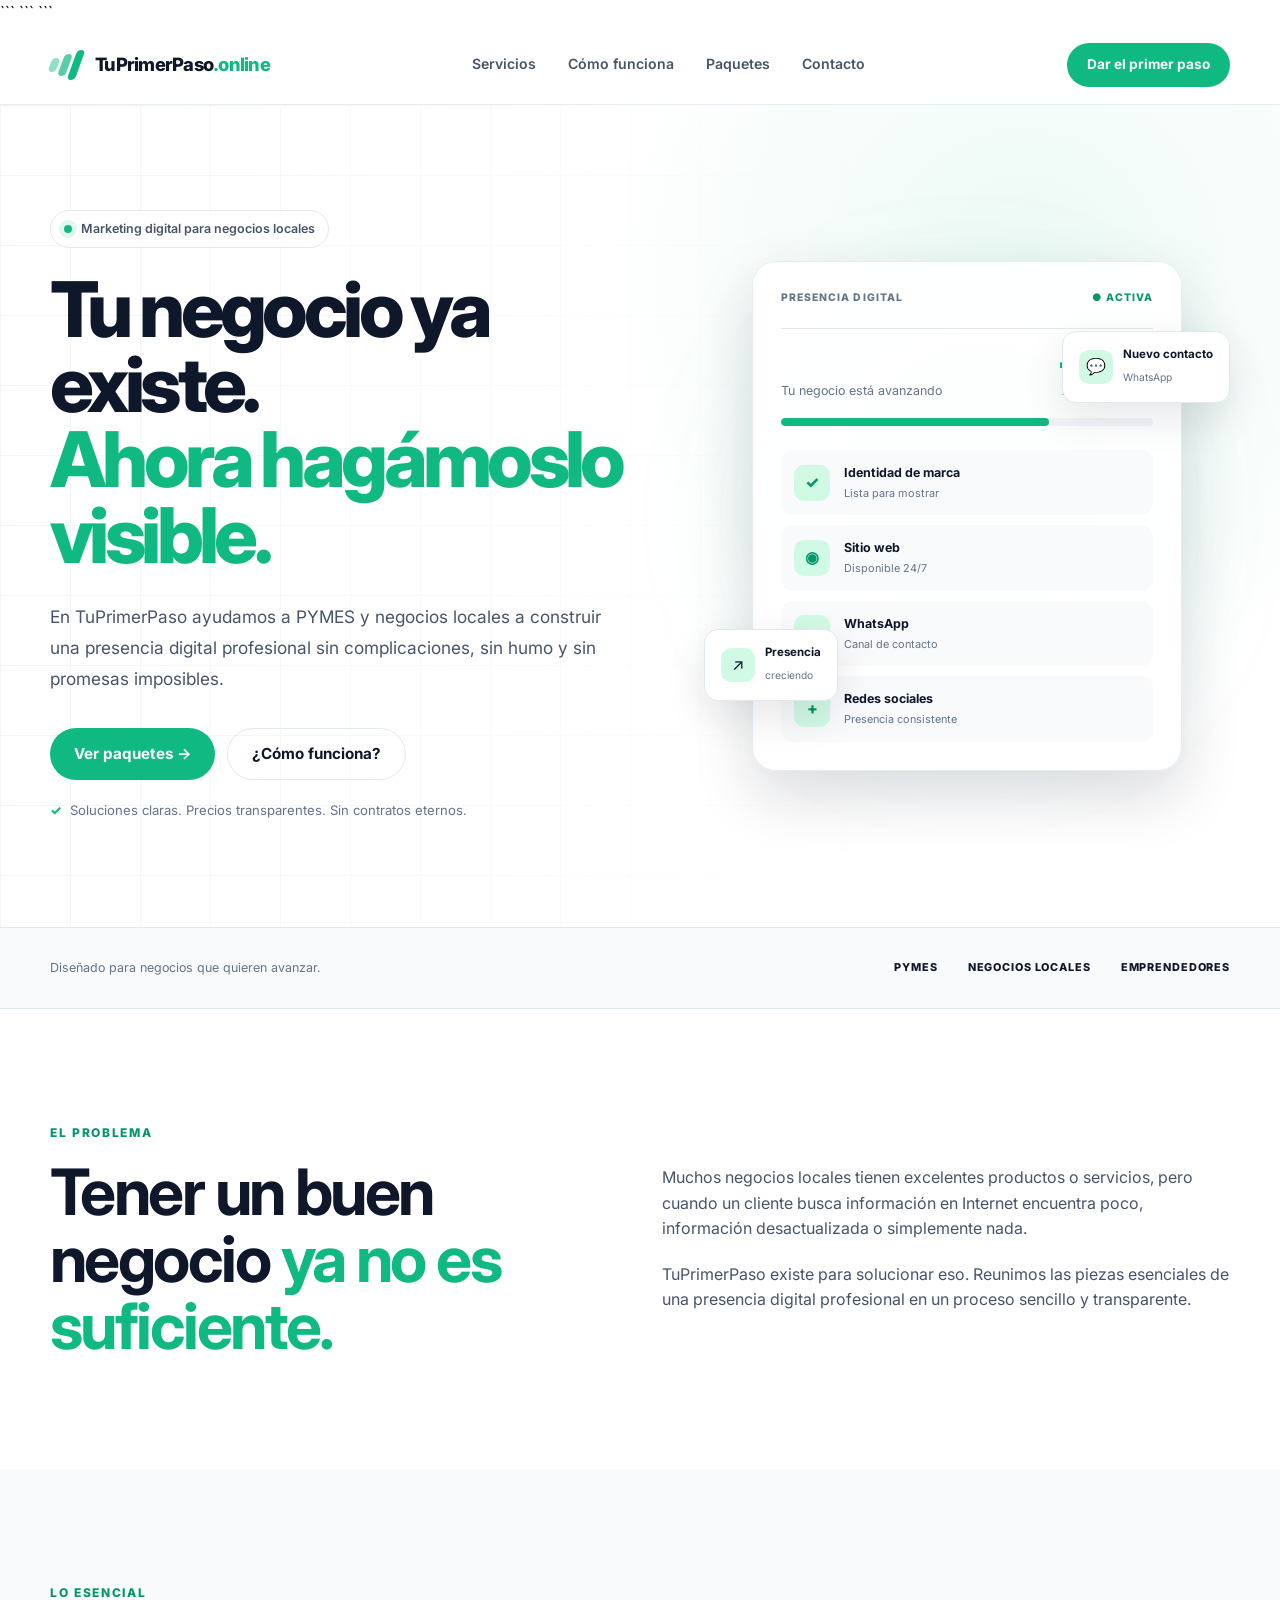
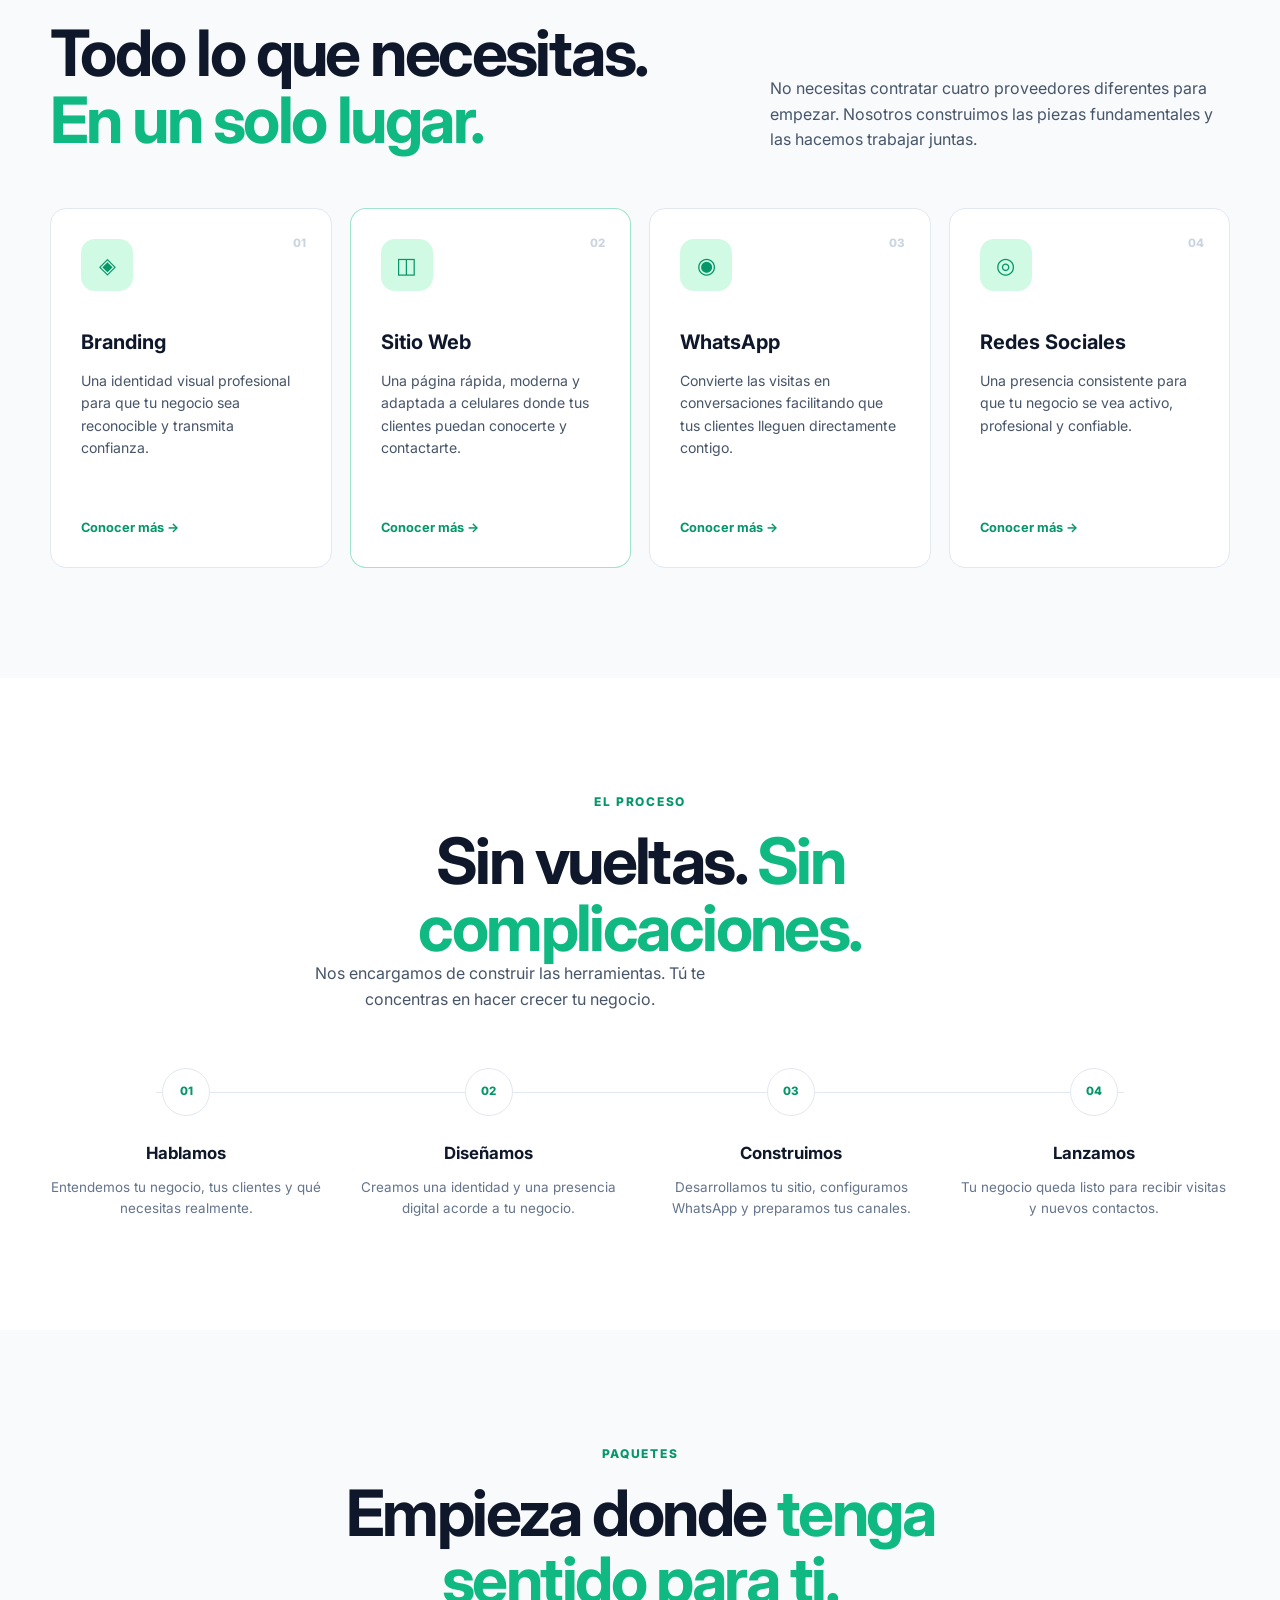
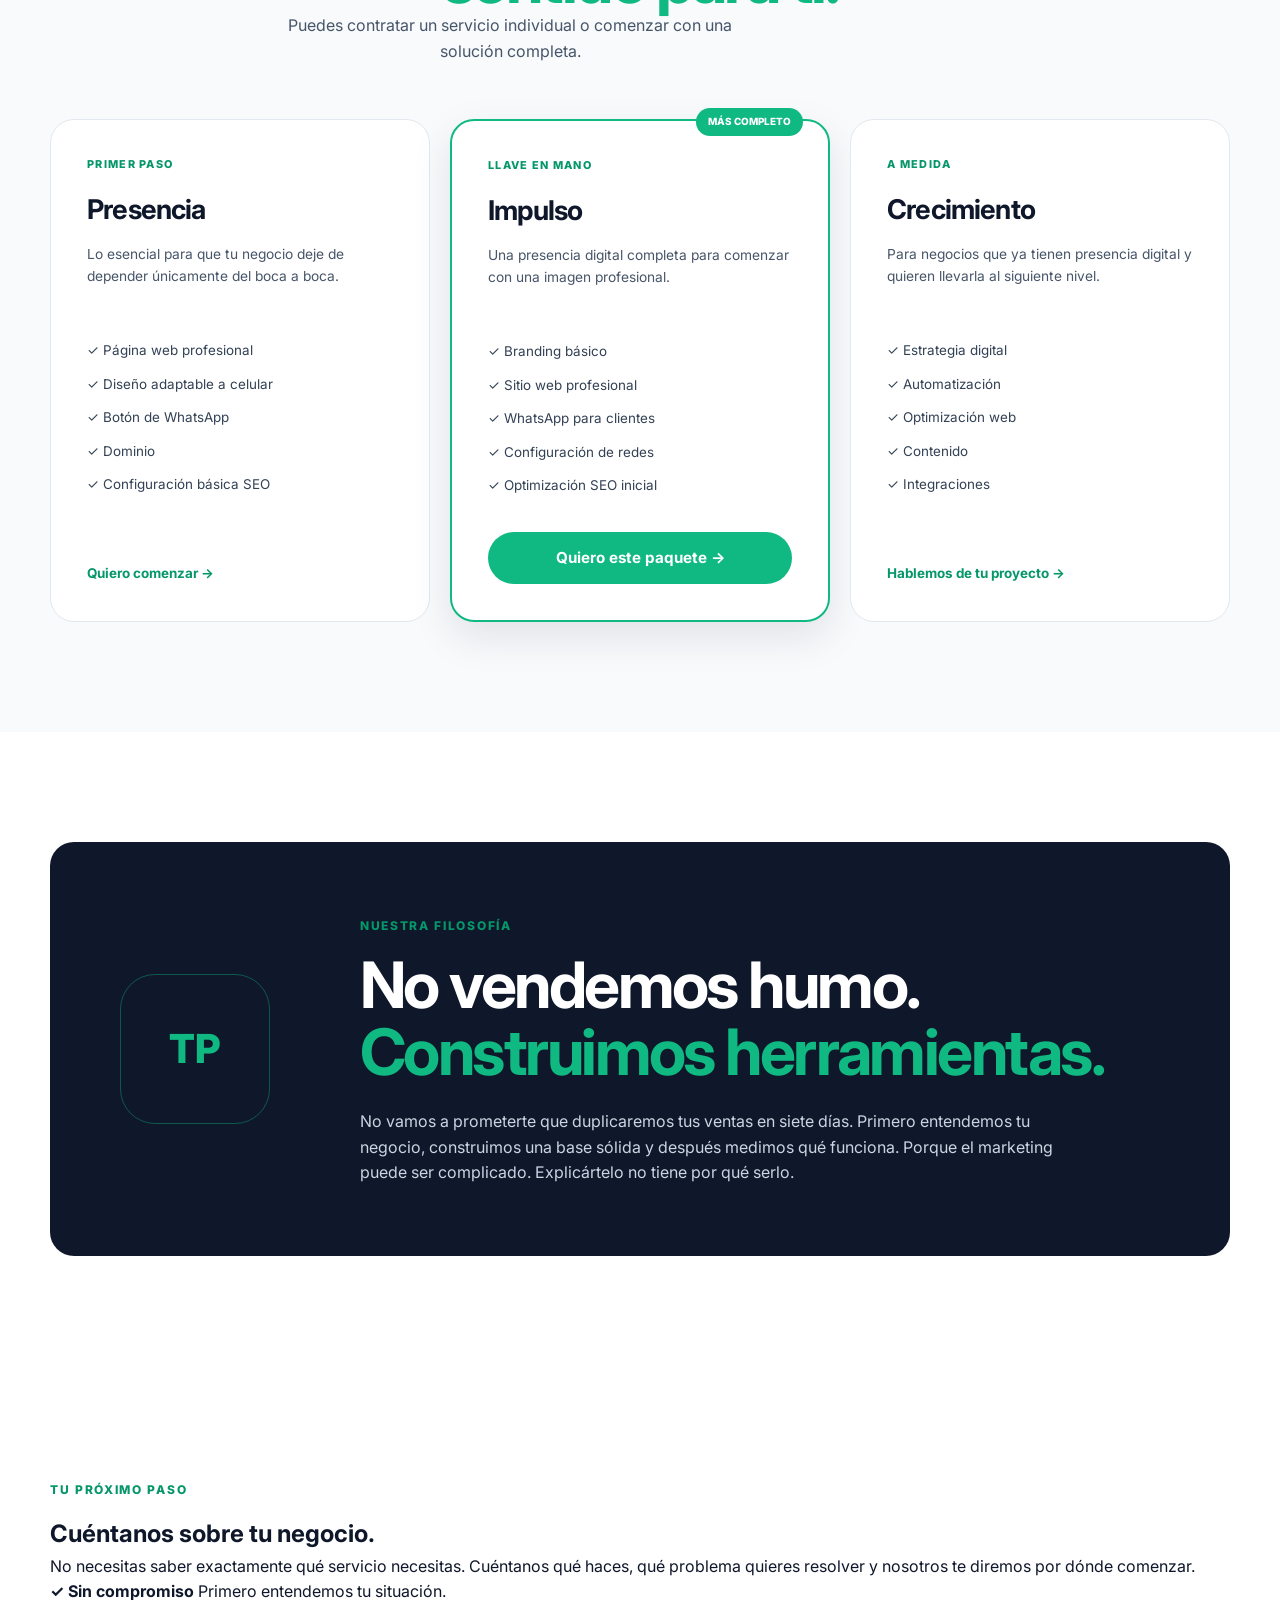
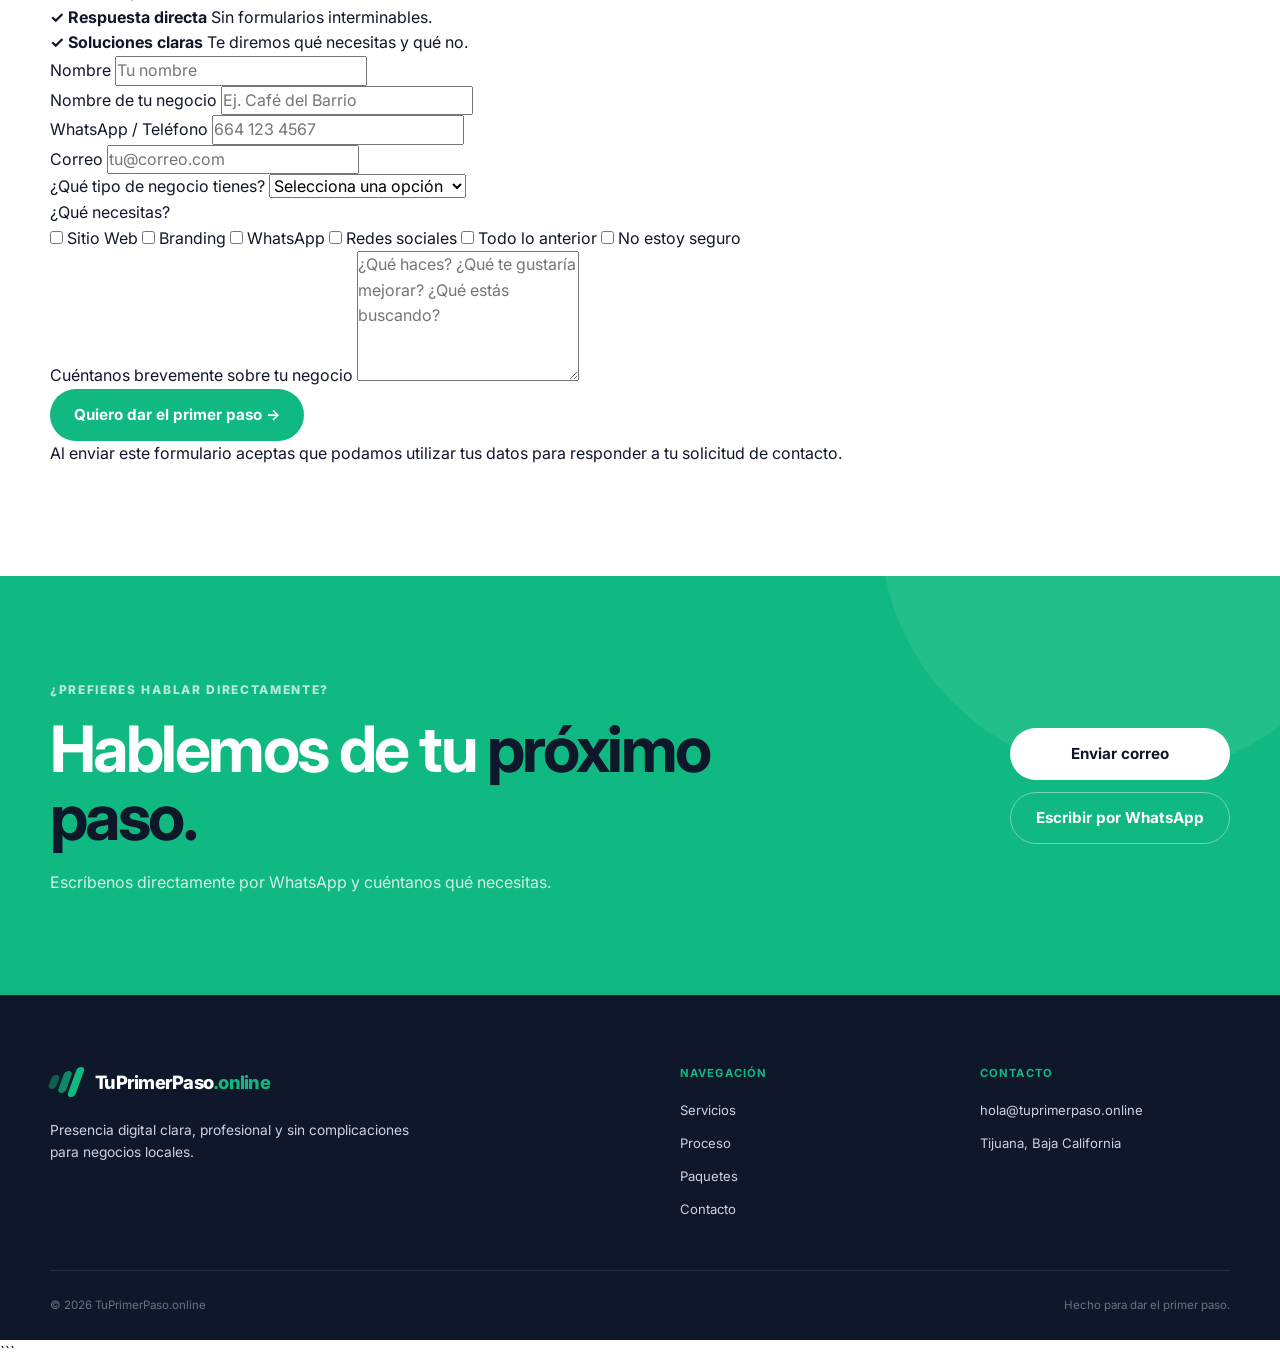
==== index.html @ a950785b "Primera versión de TuPrimerPaso.online" ====
<!DOCTYPE html>

<html lang="es">
<head>
    <meta charset="UTF-8">

```
<meta
    name="viewport"
    content="width=device-width, initial-scale=1.0"
>

<meta
    name="description"
    content="TuPrimerPaso ayuda a PYMES y negocios locales de Tijuana a construir una presencia digital profesional con branding, sitios web, WhatsApp y redes sociales."
>

<meta
    name="keywords"
    content="marketing digital Tijuana, páginas web Tijuana, diseño web Tijuana, branding Tijuana, redes sociales Tijuana, WhatsApp para negocios"
>

<meta
    name="author"
    content="TuPrimerPaso"
>

<meta
    name="robots"
    content="index, follow"
>

<!-- Open Graph -->
<meta
    property="og:title"
    content="TuPrimerPaso | Presencia digital para negocios locales"
>

<meta
    property="og:description"
    content="Branding, sitio web, WhatsApp y redes sociales. Todo lo necesario para dar tu primer paso digital."
>

<meta
    property="og:type"
    content="website"
>

<meta
    property="og:url"
    content="https://tuprimerpaso.online"
>

<meta
    property="og:site_name"
    content="TuPrimerPaso"
>

<title>
    TuPrimerPaso | Presencia digital para negocios locales
</title>

<!-- Google Fonts -->
<link rel="preconnect" href="https://fonts.googleapis.com">

<link
    rel="preconnect"
    href="https://fonts.gstatic.com"
    crossorigin
>

<link
    href="https://fonts.googleapis.com/css2?family=Inter:wght@400;500;600;700;800&display=swap"
    rel="stylesheet"
>

<!-- CSS -->
<link
    rel="stylesheet"
    href="css/styles.css"
>
```

</head>

<body>

```
<!-- =========================
     HEADER
========================== -->

<header class="header">
    <div class="container nav">

        <a
            href="#inicio"
            class="logo"
            aria-label="TuPrimerPaso - Inicio"
        >
            <div class="logo-mark">
                <span></span>
                <span></span>
                <span></span>
            </div>

            <div class="logo-text">
                TuPrimerPaso<span>.online</span>
            </div>
        </a>

        <nav class="nav-links" aria-label="Navegación principal">

            <a href="#servicios">
                Servicios
            </a>

            <a href="#proceso">
                Cómo funciona
            </a>

            <a href="#paquetes">
                Paquetes
            </a>

            <a href="#contacto">
                Contacto
            </a>

        </nav>

        <a
            href="#contacto"
            class="btn btn-small"
        >
            Dar el primer paso
        </a>

        <button
            class="menu-toggle"
            type="button"
            aria-label="Abrir menú"
            aria-expanded="false"
        >
            ☰
        </button>

    </div>
</header>


<!-- =========================
     HERO
========================== -->

<main>

    <section
        class="hero"
        id="inicio"
    >

        <div class="hero-grid"></div>

        <div class="container hero-content">

            <div class="hero-copy">

                <div class="eyebrow">

                    <span class="status-dot"></span>

                    Marketing digital para negocios locales

                </div>

                <h1>
                    Tu negocio ya existe.

                    <span>
                        Ahora hagámoslo visible.
                    </span>
                </h1>

                <p class="hero-description">
                    En TuPrimerPaso ayudamos a PYMES y negocios
                    locales a construir una presencia digital
                    profesional sin complicaciones, sin humo
                    y sin promesas imposibles.
                </p>

                <div class="hero-actions">

                    <a
                        href="#paquetes"
                        class="btn"
                    >
                        Ver paquetes →
                    </a>

                    <a
                        href="#proceso"
                        class="btn btn-ghost"
                    >
                        ¿Cómo funciona?
                    </a>

                </div>

                <p class="hero-note">
                    <span>✓</span>
                    Soluciones claras. Precios transparentes.
                    Sin contratos eternos.
                </p>

            </div>


            <!-- VISUAL -->

            <div class="hero-visual">

                <div class="visual-glow"></div>

                <div class="dashboard-card">

                    <div class="dashboard-top">

                        <span>
                            PRESENCIA DIGITAL
                        </span>

                        <span class="dashboard-status">
                            ● ACTIVA
                        </span>

                    </div>

                    <div class="dashboard-score">

                        <div>
                            <span>
                                Tu negocio está avanzando
                            </span>
                        </div>

                        <strong>
                            72%
                        </strong>

                    </div>

                    <div class="progress">
                        <div class="progress-fill"></div>
                    </div>

                    <div class="dashboard-items">

                        <div class="dashboard-item">

                            <div class="item-icon">
                                ✓
                            </div>

                            <div>
                                <strong>
                                    Identidad de marca
                                </strong>

                                <small>
                                    Lista para mostrar
                                </small>
                            </div>

                        </div>


                        <div class="dashboard-item">

                            <div class="item-icon">
                                ◉
                            </div>

                            <div>
                                <strong>
                                    Sitio web
                                </strong>

                                <small>
                                    Disponible 24/7
                                </small>
                            </div>

                        </div>


                        <div class="dashboard-item">

                            <div class="item-icon">
                                ↗
                            </div>

                            <div>
                                <strong>
                                    WhatsApp
                                </strong>

                                <small>
                                    Canal de contacto
                                </small>
                            </div>

                        </div>


                        <div class="dashboard-item">

                            <div class="item-icon">
                                +
                            </div>

                            <div>
                                <strong>
                                    Redes sociales
                                </strong>

                                <small>
                                    Presencia consistente
                                </small>
                            </div>

                        </div>

                    </div>

                </div>


                <div class="floating-card floating-card-one">

                    <span>
                        💬
                    </span>

                    <div>
                        <strong>
                            Nuevo contacto
                        </strong>

                        <small>
                            WhatsApp
                        </small>
                    </div>

                </div>


                <div class="floating-card floating-card-two">

                    <span>
                        ↗
                    </span>

                    <div>
                        <strong>
                            Presencia
                        </strong>

                        <small>
                            creciendo
                        </small>
                    </div>

                </div>

            </div>

        </div>

    </section>


    <!-- =========================
         TRUST BAR
    ========================== -->

    <section class="trust-bar">

        <div class="container trust-content">

            <span>
                Diseñado para negocios que quieren avanzar.
            </span>

            <div>

                <span>
                    PYMES
                </span>

                <span>
                    NEGOCIOS LOCALES
                </span>

                <span>
                    EMPRENDEDORES
                </span>

            </div>

        </div>

    </section>


    <!-- =========================
         INTRO
    ========================== -->

    <section class="section intro">

        <div class="container intro-grid">

            <div>

                <span class="section-tag">
                    EL PROBLEMA
                </span>

                <h2>
                    Tener un buen negocio
                    <span>
                        ya no es suficiente.
                    </span>
                </h2>

            </div>

            <div class="intro-text">

                <p>
                    Muchos negocios locales tienen excelentes
                    productos o servicios, pero cuando un cliente
                    busca información en Internet encuentra poco,
                    información desactualizada o simplemente nada.
                </p>

                <p>
                    TuPrimerPaso existe para solucionar eso.
                    Reunimos las piezas esenciales de una presencia
                    digital profesional en un proceso sencillo y
                    transparente.
                </p>

            </div>

        </div>

    </section>


    <!-- =========================
         SERVICES
    ========================== -->

    <section
        class="section services"
        id="servicios"
    >

        <div class="container">

            <div class="section-heading">

                <div>

                    <span class="section-tag">
                        LO ESENCIAL
                    </span>

                    <h2>
                        Todo lo que necesitas.
                        <span>
                            En un solo lugar.
                        </span>
                    </h2>

                </div>

                <p>
                    No necesitas contratar cuatro proveedores
                    diferentes para empezar.
                    Nosotros construimos las piezas fundamentales
                    y las hacemos trabajar juntas.
                </p>

            </div>


            <div class="services-grid">

                <article class="service-card">

                    <span class="service-number">
                        01
                    </span>

                    <div class="service-icon">
                        ◈
                    </div>

                    <h3>
                        Branding
                    </h3>

                    <p>
                        Una identidad visual profesional para que
                        tu negocio sea reconocible y transmita
                        confianza.
                    </p>

                    <a href="#contacto">
                        Conocer más →
                    </a>

                </article>


                <article class="service-card featured-service">

                    <span class="service-number">
                        02
                    </span>

                    <div class="service-icon">
                        ◫
                    </div>

                    <h3>
                        Sitio Web
                    </h3>

                    <p>
                        Una página rápida, moderna y adaptada a
                        celulares donde tus clientes puedan
                        conocerte y contactarte.
                    </p>

                    <a href="#contacto">
                        Conocer más →
                    </a>

                </article>


                <article class="service-card">

                    <span class="service-number">
                        03
                    </span>

                    <div class="service-icon">
                        ◉
                    </div>

                    <h3>
                        WhatsApp
                    </h3>

                    <p>
                        Convierte las visitas en conversaciones
                        facilitando que tus clientes lleguen
                        directamente contigo.
                    </p>

                    <a href="#contacto">
                        Conocer más →
                    </a>

                </article>


                <article class="service-card">

                    <span class="service-number">
                        04
                    </span>

                    <div class="service-icon">
                        ◎
                    </div>

                    <h3>
                        Redes Sociales
                    </h3>

                    <p>
                        Una presencia consistente para que tu
                        negocio se vea activo, profesional y
                        confiable.
                    </p>

                    <a href="#contacto">
                        Conocer más →
                    </a>

                </article>

            </div>

        </div>

    </section>


    <!-- =========================
         PROCESS
    ========================== -->

    <section
        class="section process"
        id="proceso"
    >

        <div class="container">

            <div class="section-heading centered">

                <span class="section-tag">
                    EL PROCESO
                </span>

                <h2>
                    Sin vueltas.
                    <span>
                        Sin complicaciones.
                    </span>
                </h2>

                <p>
                    Nos encargamos de construir las herramientas.
                    Tú te concentras en hacer crecer tu negocio.
                </p>

            </div>


            <div class="process-line">

                <div class="process-step">

                    <div class="step-number">
                        01
                    </div>

                    <h3>
                        Hablamos
                    </h3>

                    <p>
                        Entendemos tu negocio, tus clientes y
                        qué necesitas realmente.
                    </p>

                </div>


                <div class="process-step">

                    <div class="step-number">
                        02
                    </div>

                    <h3>
                        Diseñamos
                    </h3>

                    <p>
                        Creamos una identidad y una presencia
                        digital acorde a tu negocio.
                    </p>

                </div>


                <div class="process-step">

                    <div class="step-number">
                        03
                    </div>

                    <h3>
                        Construimos
                    </h3>

                    <p>
                        Desarrollamos tu sitio, configuramos
                        WhatsApp y preparamos tus canales.
                    </p>

                </div>


                <div class="process-step">

                    <div class="step-number">
                        04
                    </div>

                    <h3>
                        Lanzamos
                    </h3>

                    <p>
                        Tu negocio queda listo para recibir
                        visitas y nuevos contactos.
                    </p>

                </div>

            </div>

        </div>

    </section>


    <!-- =========================
         PACKAGES
    ========================== -->

    <section
        class="section packages"
        id="paquetes"
    >

        <div class="container">

            <div class="section-heading centered">

                <span class="section-tag">
                    PAQUETES
                </span>

                <h2>
                    Empieza donde
                    <span>
                        tenga sentido para ti.
                    </span>
                </h2>

                <p>
                    Puedes contratar un servicio individual o
                    comenzar con una solución completa.
                </p>

            </div>


            <div class="packages-grid">


                <!-- PRESENCIA -->

                <article class="package-card">

                    <span class="package-label">
                        PRIMER PASO
                    </span>

                    <h3>
                        Presencia
                    </h3>

                    <p>
                        Lo esencial para que tu negocio deje de
                        depender únicamente del boca a boca.
                    </p>

                    <ul>

                        <li>
                            ✓ Página web profesional
                        </li>

                        <li>
                            ✓ Diseño adaptable a celular
                        </li>

                        <li>
                            ✓ Botón de WhatsApp
                        </li>

                        <li>
                            ✓ Dominio
                        </li>

                        <li>
                            ✓ Configuración básica SEO
                        </li>

                    </ul>

                    <a
                        href="https://wa.me/526648233555?text=Hola%2C%20encontr%C3%A9%20TuPrimerPaso.online%20y%20estoy%20interesado%20en%20el%20paquete%20Presencia."
                        class="package-link"
                        target="_blank"
                        rel="noopener noreferrer"
                    >
                        Quiero comenzar →
                    </a>

                </article>


                <!-- IMPULSO -->

                <article class="package-card package-main">

                    <span class="popular">
                        MÁS COMPLETO
                    </span>

                    <span class="package-label">
                        LLAVE EN MANO
                    </span>

                    <h3>
                        Impulso
                    </h3>

                    <p>
                        Una presencia digital completa para
                        comenzar con una imagen profesional.
                    </p>

                    <ul>

                        <li>
                            ✓ Branding básico
                        </li>

                        <li>
                            ✓ Sitio web profesional
                        </li>

                        <li>
                            ✓ WhatsApp para clientes
                        </li>

                        <li>
                            ✓ Configuración de redes
                        </li>

                        <li>
                            ✓ Optimización SEO inicial
                        </li>

                    </ul>

                    <a
                        href="https://wa.me/526648233555?text=Hola%2C%20encontr%C3%A9%20TuPrimerPaso.online%20y%20estoy%20interesado%20en%20el%20paquete%20Impulso."
                        class="btn"
                        target="_blank"
                        rel="noopener noreferrer"
                    >
                        Quiero este paquete →
                    </a>

                </article>


                <!-- CRECIMIENTO -->

                <article class="package-card">

                    <span class="package-label">
                        A MEDIDA
                    </span>

                    <h3>
                        Crecimiento
                    </h3>

                    <p>
                        Para negocios que ya tienen presencia
                        digital y quieren llevarla al siguiente
                        nivel.
                    </p>

                    <ul>

                        <li>
                            ✓ Estrategia digital
                        </li>

                        <li>
                            ✓ Automatización
                        </li>

                        <li>
                            ✓ Optimización web
                        </li>

                        <li>
                            ✓ Contenido
                        </li>

                        <li>
                            ✓ Integraciones
                        </li>

                    </ul>

                    <a
                        href="https://wa.me/526648233555?text=Hola%2C%20encontr%C3%A9%20TuPrimerPaso.online%20y%20me%20interesa%20el%20paquete%20Crecimiento."
                        class="package-link"
                        target="_blank"
                        rel="noopener noreferrer"
                    >
                        Hablemos de tu proyecto →
                    </a>

                </article>

            </div>

        </div>

    </section>


    <!-- =========================
         PHILOSOPHY
    ========================== -->

    <section class="section philosophy">

        <div class="container philosophy-box">

            <div class="philosophy-mark">
                TP
            </div>

            <div>

                <span class="section-tag">
                    NUESTRA FILOSOFÍA
                </span>

                <h2>
                    No vendemos humo.
                    <span>
                        Construimos herramientas.
                    </span>
                </h2>

                <p>
                    No vamos a prometerte que duplicaremos tus
                    ventas en siete días.
                    Primero entendemos tu negocio, construimos una
                    base sólida y después medimos qué funciona.
                    Porque el marketing puede ser complicado.
                    Explicártelo no tiene por qué serlo.
                </p>

            </div>

        </div>

    </section>


    <!-- =========================
         CONTACT / LEAD FORM
    ========================== -->

    <section
        class="section contact-section"
        id="contacto"
    >

        <div class="container contact-grid">

            <div class="contact-copy">

                <span class="section-tag">
                    TU PRÓXIMO PASO
                </span>

                <h2>
                    Cuéntanos sobre
                    <span>
                        tu negocio.
                    </span>
                </h2>

                <p>
                    No necesitas saber exactamente qué servicio
                    necesitas. Cuéntanos qué haces, qué problema
                    quieres resolver y nosotros te diremos por
                    dónde comenzar.
                </p>

                <div class="contact-points">

                    <div>
                        <strong>
                            ✓ Sin compromiso
                        </strong>

                        <span>
                            Primero entendemos tu situación.
                        </span>
                    </div>

                    <div>
                        <strong>
                            ✓ Respuesta directa
                        </strong>

                        <span>
                            Sin formularios interminables.
                        </span>
                    </div>

                    <div>
                        <strong>
                            ✓ Soluciones claras
                        </strong>

                        <span>
                            Te diremos qué necesitas y qué no.
                        </span>
                    </div>

                </div>

            </div>


            <!-- FORMULARIO -->

            <div class="contact-form-wrapper">

                <form
                    action="https://formsubmit.co/hola@tuprimerpaso.online"
                    method="POST"
                    class="contact-form"
                >

                    <!-- Configuración FormSubmit -->

                    <input
                        type="hidden"
                        name="_subject"
                        value="Nuevo prospecto desde TuPrimerPaso.online"
                    >

                    <input
                        type="hidden"
                        name="_captcha"
                        value="true"
                    >

                    <input
                        type="hidden"
                        name="_template"
                        value="table"
                    >

                    <input
                        type="hidden"
                        name="_next"
                        value="https://tuprimerpaso.online/gracias.html"
                    >


                    <div class="form-group">

                        <label for="nombre">
                            Nombre
                        </label>

                        <input
                            type="text"
                            id="nombre"
                            name="nombre"
                            placeholder="Tu nombre"
                            autocomplete="name"
                            required
                        >

                    </div>


                    <div class="form-group">

                        <label for="negocio">
                            Nombre de tu negocio
                        </label>

                        <input
                            type="text"
                            id="negocio"
                            name="negocio"
                            placeholder="Ej. Café del Barrio"
                            autocomplete="organization"
                            required
                        >

                    </div>


                    <div class="form-row">

                        <div class="form-group">

                            <label for="telefono">
                                WhatsApp / Teléfono
                            </label>

                            <input
                                type="tel"
                                id="telefono"
                                name="telefono"
                                placeholder="664 123 4567"
                                autocomplete="tel"
                                required
                            >

                        </div>


                        <div class="form-group">

                            <label for="correo">
                                Correo
                            </label>

                            <input
                                type="email"
                                id="correo"
                                name="correo"
                                placeholder="tu@correo.com"
                                autocomplete="email"
                                required
                            >

                        </div>

                    </div>


                    <div class="form-group">

                        <label for="tipo-negocio">
                            ¿Qué tipo de negocio tienes?
                        </label>

                        <select
                            id="tipo-negocio"
                            name="tipo_negocio"
                            required
                        >

                            <option
                                value=""
                                selected
                                disabled
                            >
                                Selecciona una opción
                            </option>

                            <option value="Restaurante">
                                Restaurante / Comida
                            </option>

                            <option value="Barberia">
                                Barbería / Belleza
                            </option>

                            <option value="Tienda">
                                Tienda / Comercio
                            </option>

                            <option value="Servicios">
                                Servicios profesionales
                            </option>

                            <option value="Industria">
                                Industria / Manufactura
                            </option>

                            <option value="Emprendimiento">
                                Emprendimiento
                            </option>

                            <option value="Otro">
                                Otro
                            </option>

                        </select>

                    </div>


                    <div class="form-group">

                        <label>
                            ¿Qué necesitas?
                        </label>

                        <div class="form-options">

                            <label class="checkbox-option">

                                <input
                                    type="checkbox"
                                    name="necesidad"
                                    value="Sitio Web"
                                >

                                <span>
                                    Sitio Web
                                </span>

                            </label>


                            <label class="checkbox-option">

                                <input
                                    type="checkbox"
                                    name="necesidad"
                                    value="Branding"
                                >

                                <span>
                                    Branding
                                </span>

                            </label>


                            <label class="checkbox-option">

                                <input
                                    type="checkbox"
                                    name="necesidad"
                                    value="WhatsApp"
                                >

                                <span>
                                    WhatsApp
                                </span>

                            </label>


                            <label class="checkbox-option">

                                <input
                                    type="checkbox"
                                    name="necesidad"
                                    value="Redes Sociales"
                                >

                                <span>
                                    Redes sociales
                                </span>

                            </label>


                            <label class="checkbox-option">

                                <input
                                    type="checkbox"
                                    name="necesidad"
                                    value="Todo"
                                >

                                <span>
                                    Todo lo anterior
                                </span>

                            </label>


                            <label class="checkbox-option">

                                <input
                                    type="checkbox"
                                    name="necesidad"
                                    value="No estoy seguro"
                                >

                                <span>
                                    No estoy seguro
                                </span>

                            </label>

                        </div>

                    </div>


                    <div class="form-group">

                        <label for="mensaje">
                            Cuéntanos brevemente sobre tu negocio
                        </label>

                        <textarea
                            id="mensaje"
                            name="mensaje"
                            rows="5"
                            placeholder="¿Qué haces? ¿Qué te gustaría mejorar? ¿Qué estás buscando?"
                            required
                        ></textarea>

                    </div>


                    <button
                        type="submit"
                        class="btn form-submit"
                    >
                        Quiero dar el primer paso →
                    </button>


                    <p class="form-disclaimer">
                        Al enviar este formulario aceptas que
                        podamos utilizar tus datos para responder
                        a tu solicitud de contacto.
                    </p>

                </form>

            </div>

        </div>

    </section>


    <!-- =========================
         FINAL CTA
    ========================== -->

    <section class="cta">

        <div class="container cta-content">

            <div>

                <span class="section-tag">
                    ¿PREFIERES HABLAR DIRECTAMENTE?
                </span>

                <h2>
                    Hablemos de tu
                    <span>
                        próximo paso.
                    </span>
                </h2>

                <p>
                    Escríbenos directamente por WhatsApp y
                    cuéntanos qué necesitas.
                </p>

            </div>


            <div class="cta-actions">

                <a
                    href="mailto:hola@tuprimerpaso.online"
                    class="btn btn-light"
                >
                    Enviar correo
                </a>


                <a
                    href="https://wa.me/526648233555?text=Hola%2C%20encontr%C3%A9%20TuPrimerPaso.online%20y%20me%20gustar%C3%ADa%20conocer%20sus%20servicios."
                    class="btn btn-outline-light"
                    target="_blank"
                    rel="noopener noreferrer"
                >
                    Escribir por WhatsApp
                </a>

            </div>

        </div>

    </section>

</main>


<!-- =========================
     FOOTER
========================== -->

<footer class="footer">

    <div class="container">

        <div class="footer-grid">


            <div>

                <a
                    href="#inicio"
                    class="logo footer-logo"
                    aria-label="TuPrimerPaso - Inicio"
                >

                    <div class="logo-mark">

                        <span></span>
                        <span></span>
                        <span></span>

                    </div>

                    <div class="logo-text">
                        TuPrimerPaso<span>.online</span>
                    </div>

                </a>

                <p>
                    Presencia digital clara, profesional
                    y sin complicaciones para negocios locales.
                </p>

            </div>


            <div class="footer-links">


                <div>

                    <strong>
                        NAVEGACIÓN
                    </strong>

                    <a href="#servicios">
                        Servicios
                    </a>

                    <a href="#proceso">
                        Proceso
                    </a>

                    <a href="#paquetes">
                        Paquetes
                    </a>

                    <a href="#contacto">
                        Contacto
                    </a>

                </div>


                <div>

                    <strong>
                        CONTACTO
                    </strong>

                    <a href="mailto:hola@tuprimerpaso.online">
                        hola@tuprimerpaso.online
                    </a>

                    <a href="#contacto">
                        Tijuana, Baja California
                    </a>

                </div>

            </div>

        </div>


        <div class="footer-bottom">

            <span>
                ©
                <span id="current-year"></span>
                TuPrimerPaso.online
            </span>

            <span>
                Hecho para dar el primer paso.
            </span>

        </div>

    </div>

</footer>


<!-- JavaScript -->

<script src="js/main.js"></script>
```

</body>
</html>
---- css/styles.css ----
/* =========================================================
   TuPrimerPaso.online
   Stylesheet principal
   ========================================================= */

:root {
    --navy: #0f172a;
    --navy-light: #1e293b;
    --emerald: #10b981;
    --emerald-dark: #059669;
    --emerald-light: #d1fae5;

    --white: #ffffff;
    --gray-50: #f8fafc;
    --gray-100: #f1f5f9;
    --gray-200: #e2e8f0;
    --gray-300: #cbd5e1;
    --gray-500: #64748b;
    --gray-600: #475569;
    --gray-700: #334155;

    --shadow-sm: 0 4px 15px rgba(15, 23, 42, 0.06);
    --shadow-md: 0 15px 40px rgba(15, 23, 42, 0.1);
    --shadow-lg: 0 25px 60px rgba(15, 23, 42, 0.15);

    --radius-sm: 10px;
    --radius-md: 16px;
    --radius-lg: 24px;

    --container: 1180px;

    --transition: 0.25s ease;
}

/* =========================================================
   RESET
   ========================================================= */

* {
    margin: 0;
    padding: 0;
    box-sizing: border-box;
}

html {
    scroll-behavior: smooth;
    scroll-padding-top: 90px;
}

body {
    font-family: "Inter", Arial, sans-serif;
    color: var(--navy);
    background: var(--white);
    line-height: 1.6;
    overflow-x: hidden;
}

img {
    max-width: 100%;
    display: block;
}

a {
    color: inherit;
    text-decoration: none;
}

button,
input,
textarea,
select {
    font: inherit;
}

button {
    border: 0;
    cursor: pointer;
}

/* =========================================================
   UTILITIES
   ========================================================= */

.container {
    width: min(100% - 40px, var(--container));
    margin-inline: auto;
}

.section {
    padding: 110px 0;
}

.section-tag {
    display: inline-block;
    margin-bottom: 16px;
    color: var(--emerald-dark);
    font-size: 0.75rem;
    font-weight: 800;
    letter-spacing: 0.14em;
}

.section-heading {
    display: flex;
    justify-content: space-between;
    align-items: flex-end;
    gap: 50px;
    margin-bottom: 55px;
}

.section-heading.centered {
    display: block;
    max-width: 720px;
    margin-inline: auto;
    text-align: center;
}

.section-heading h2,
.intro h2,
.philosophy h2,
.cta h2 {
    font-size: clamp(2.2rem, 5vw, 4rem);
    line-height: 1.05;
    letter-spacing: -0.04em;
}

.section-heading h2 span,
.intro h2 span,
.philosophy h2 span,
.cta h2 span {
    color: var(--emerald);
}

.section-heading > p {
    max-width: 460px;
    color: var(--gray-600);
}

/* =========================================================
   BUTTONS
   ========================================================= */

.btn {
    display: inline-flex;
    align-items: center;
    justify-content: center;
    gap: 10px;
    min-height: 52px;
    padding: 0 24px;
    border-radius: 999px;
    background: var(--emerald);
    color: var(--white);
    font-size: 0.95rem;
    font-weight: 700;
    transition:
        transform var(--transition),
        background var(--transition),
        box-shadow var(--transition);
}

.btn:hover {
    background: var(--emerald-dark);
    transform: translateY(-2px);
    box-shadow: 0 10px 25px rgba(16, 185, 129, 0.25);
}

.btn-small {
    min-height: 44px;
    padding-inline: 20px;
    font-size: 0.85rem;
}

.btn-ghost {
    background: transparent;
    color: var(--navy);
    border: 1px solid var(--gray-200);
}

.btn-ghost:hover {
    background: var(--gray-50);
    color: var(--navy);
    box-shadow: none;
}

.btn-light {
    background: var(--white);
    color: var(--navy);
}

.btn-light:hover {
    background: var(--gray-100);
    color: var(--navy);
}

.btn-outline-light {
    background: transparent;
    border: 1px solid rgba(255, 255, 255, 0.4);
    color: var(--white);
}

.btn-outline-light:hover {
    background: rgba(255, 255, 255, 0.1);
    color: var(--white);
    box-shadow: none;
}

/* =========================================================
   HEADER
   ========================================================= */

.header {
    position: sticky;
    top: 0;
    z-index: 1000;
    width: 100%;
    background: rgba(255, 255, 255, 0.92);
    border-bottom: 1px solid rgba(226, 232, 240, 0.8);
    backdrop-filter: blur(15px);
}

.nav {
    min-height: 78px;
    display: flex;
    align-items: center;
    justify-content: space-between;
    gap: 30px;
}

.logo {
    display: inline-flex;
    align-items: center;
    gap: 11px;
    flex-shrink: 0;
}

.logo-mark {
    position: relative;
    width: 34px;
    height: 34px;
    display: flex;
    align-items: center;
    gap: 3px;
}

.logo-mark span {
    display: block;
    width: 8px;
    border-radius: 5px;
    background: var(--emerald);
    transform: skewX(-20deg);
}

.logo-mark span:nth-child(1) {
    height: 14px;
    opacity: 0.45;
}

.logo-mark span:nth-child(2) {
    height: 22px;
    opacity: 0.7;
}

.logo-mark span:nth-child(3) {
    height: 30px;
}

.logo-text {
    font-size: 1.15rem;
    font-weight: 800;
    letter-spacing: -0.04em;
}

.logo-text span {
    color: var(--emerald);
}

.nav-links {
    display: flex;
    align-items: center;
    gap: 32px;
}

.nav-links a {
    position: relative;
    color: var(--gray-600);
    font-size: 0.88rem;
    font-weight: 600;
    transition: color var(--transition);
}

.nav-links a::after {
    content: "";
    position: absolute;
    left: 0;
    bottom: -7px;
    width: 0;
    height: 2px;
    background: var(--emerald);
    transition: width var(--transition);
}

.nav-links a:hover {
    color: var(--navy);
}

.nav-links a:hover::after {
    width: 100%;
}

.menu-toggle {
    display: none;
    width: 44px;
    height: 44px;
    border-radius: 10px;
    background: var(--gray-100);
    color: var(--navy);
    font-size: 1.4rem;
}

/* =========================================================
   HERO
   ========================================================= */

.hero {
    position: relative;
    min-height: calc(100vh - 78px);
    display: flex;
    align-items: center;
    overflow: hidden;
    background:
        radial-gradient(
            circle at 80% 20%,
            rgba(16, 185, 129, 0.08),
            transparent 35%
        ),
        var(--white);
}

.hero-grid {
    position: absolute;
    inset: 0;
    opacity: 0.45;
    background-image:
        linear-gradient(var(--gray-200) 1px, transparent 1px),
        linear-gradient(90deg, var(--gray-200) 1px, transparent 1px);
    background-size: 70px 70px;
    mask-image: linear-gradient(to right, black, transparent 70%);
}

.hero-content {
    position: relative;
    z-index: 2;
    display: grid;
    grid-template-columns: 1fr 0.9fr;
    align-items: center;
    gap: 70px;
    padding: 90px 0;
}

.hero-copy {
    max-width: 650px;
}

.eyebrow {
    display: inline-flex;
    align-items: center;
    gap: 9px;
    margin-bottom: 24px;
    padding: 8px 13px;
    border: 1px solid var(--gray-200);
    border-radius: 999px;
    background: rgba(255, 255, 255, 0.85);
    color: var(--gray-600);
    font-size: 0.78rem;
    font-weight: 600;
}

.status-dot {
    width: 8px;
    height: 8px;
    border-radius: 50%;
    background: var(--emerald);
    box-shadow: 0 0 0 5px rgba(16, 185, 129, 0.12);
}

.hero h1 {
    max-width: 700px;
    font-size: clamp(3rem, 6vw, 5.7rem);
    line-height: 0.98;
    letter-spacing: -0.06em;
    font-weight: 800;
}

.hero h1 span {
    display: block;
    color: var(--emerald);
}

.hero-description {
    max-width: 590px;
    margin-top: 28px;
    color: var(--gray-600);
    font-size: 1.08rem;
    line-height: 1.8;
}

.hero-actions {
    display: flex;
    flex-wrap: wrap;
    gap: 12px;
    margin-top: 34px;
}

.hero-note {
    display: flex;
    align-items: center;
    gap: 8px;
    margin-top: 20px;
    color: var(--gray-500);
    font-size: 0.82rem;
}

.hero-note span {
    color: var(--emerald);
    font-weight: 800;
}

/* =========================================================
   HERO VISUAL
   ========================================================= */

.hero-visual {
    position: relative;
    min-height: 530px;
    display: flex;
    align-items: center;
    justify-content: center;
}

.visual-glow {
    position: absolute;
    width: 380px;
    height: 380px;
    border-radius: 50%;
    background: rgba(16, 185, 129, 0.14);
    filter: blur(70px);
}

.dashboard-card {
    position: relative;
    z-index: 2;
    width: min(100%, 430px);
    padding: 28px;
    border: 1px solid rgba(226, 232, 240, 0.8);
    border-radius: var(--radius-lg);
    background: rgba(255, 255, 255, 0.94);
    box-shadow: var(--shadow-lg);
}

.dashboard-top {
    display: flex;
    justify-content: space-between;
    align-items: center;
    padding-bottom: 22px;
    border-bottom: 1px solid var(--gray-200);
    color: var(--gray-500);
    font-size: 0.65rem;
    font-weight: 800;
    letter-spacing: 0.1em;
}

.dashboard-status {
    color: var(--emerald-dark);
}

.dashboard-score {
    display: flex;
    align-items: flex-end;
    justify-content: space-between;
    gap: 20px;
    padding: 28px 0 16px;
}

.dashboard-score span {
    color: var(--gray-500);
    font-size: 0.78rem;
}

.dashboard-score strong {
    color: var(--emerald);
    font-size: 2.8rem;
    line-height: 1;
}

.progress {
    width: 100%;
    height: 8px;
    overflow: hidden;
    border-radius: 999px;
    background: var(--gray-100);
}

.progress-fill {
    width: 72%;
    height: 100%;
    border-radius: inherit;
    background: var(--emerald);
}

.dashboard-items {
    display: grid;
    gap: 10px;
    margin-top: 24px;
}

.dashboard-item {
    display: flex;
    align-items: center;
    gap: 14px;
    padding: 13px;
    border-radius: 12px;
    background: var(--gray-50);
}

.item-icon {
    width: 36px;
    height: 36px;
    display: grid;
    place-items: center;
    flex-shrink: 0;
    border-radius: 10px;
    background: var(--emerald-light);
    color: var(--emerald-dark);
    font-weight: 800;
}

.dashboard-item strong {
    display: block;
    font-size: 0.78rem;
}

.dashboard-item small {
    display: block;
    margin-top: 2px;
    color: var(--gray-500);
    font-size: 0.68rem;
}

.floating-card {
    position: absolute;
    z-index: 3;
    display: flex;
    align-items: center;
    gap: 10px;
    padding: 13px 16px;
    border: 1px solid var(--gray-200);
    border-radius: 14px;
    background: var(--white);
    box-shadow: var(--shadow-md);
    animation: float 4s ease-in-out infinite;
}

.floating-card > span {
    width: 34px;
    height: 34px;
    display: grid;
    place-items: center;
    border-radius: 10px;
    background: var(--emerald-light);
}

.floating-card strong {
    display: block;
    font-size: 0.72rem;
}

.floating-card small {
    color: var(--gray-500);
    font-size: 0.64rem;
}

.floating-card-one {
    top: 80px;
    right: 0;
}

.floating-card-two {
    bottom: 80px;
    left: 0;
    animation-delay: -2s;
}

@keyframes float {
    0%,
    100% {
        transform: translateY(0);
    }

    50% {
        transform: translateY(-8px);
    }
}

/* =========================================================
   TRUST BAR
   ========================================================= */

.trust-bar {
    border-top: 1px solid var(--gray-200);
    border-bottom: 1px solid var(--gray-200);
    background: var(--gray-50);
}

.trust-content {
    min-height: 80px;
    display: flex;
    align-items: center;
    justify-content: space-between;
    gap: 30px;
    color: var(--gray-500);
    font-size: 0.78rem;
}

.trust-content > div {
    display: flex;
    gap: 30px;
}

.trust-content > div span {
    color: var(--navy);
    font-size: 0.68rem;
    font-weight: 800;
    letter-spacing: 0.08em;
}

/* =========================================================
   INTRO
   ========================================================= */

.intro {
    background: var(--white);
}

.intro-grid {
    display: grid;
    grid-template-columns: 0.9fr 1fr;
    gap: 100px;
    align-items: center;
}

.intro-text {
    color: var(--gray-600);
    font-size: 1rem;
}

.intro-text p + p {
    margin-top: 20px;
}

/* =========================================================
   SERVICES
   ========================================================= */

.services {
    background: var(--gray-50);
}

.services-grid {
    display: grid;
    grid-template-columns: repeat(4, 1fr);
    gap: 18px;
}

.service-card {
    position: relative;
    min-height: 360px;
    padding: 30px;
    border: 1px solid var(--gray-200);
    border-radius: var(--radius-md);
    background: var(--white);
    transition:
        transform var(--transition),
        box-shadow var(--transition),
        border-color var(--transition);
}

.service-card:hover {
    transform: translateY(-6px);
    border-color: rgba(16, 185, 129, 0.3);
    box-shadow: var(--shadow-md);
}

.featured-service {
    border-color: rgba(16, 185, 129, 0.4);
}

.service-number {
    position: absolute;
    top: 25px;
    right: 25px;
    color: var(--gray-300);
    font-size: 0.72rem;
    font-weight: 800;
}

.service-icon {
    width: 52px;
    height: 52px;
    display: grid;
    place-items: center;
    margin-bottom: 35px;
    border-radius: 14px;
    background: var(--emerald-light);
    color: var(--emerald-dark);
    font-size: 1.4rem;
}

.service-card h3 {
    margin-bottom: 12px;
    font-size: 1.25rem;
}

.service-card p {
    color: var(--gray-600);
    font-size: 0.88rem;
}

.service-card a {
    position: absolute;
    left: 30px;
    bottom: 28px;
    color: var(--emerald-dark);
    font-size: 0.8rem;
    font-weight: 700;
}

/* =========================================================
   PROCESS
   ========================================================= */

.process {
    background: var(--white);
}

.process-line {
    position: relative;
    display: grid;
    grid-template-columns: repeat(4, 1fr);
    gap: 30px;
}

.process-line::before {
    content: "";
    position: absolute;
    top: 24px;
    left: 9%;
    right: 9%;
    height: 1px;
    background: var(--gray-200);
}

.process-step {
    position: relative;
    z-index: 1;
    text-align: center;
}

.step-number {
    width: 48px;
    height: 48px;
    display: grid;
    place-items: center;
    margin: 0 auto 24px;
    border: 1px solid var(--gray-200);
    border-radius: 50%;
    background: var(--white);
    color: var(--emerald-dark);
    font-size: 0.72rem;
    font-weight: 800;
}

.process-step h3 {
    margin-bottom: 10px;
    font-size: 1.05rem;
}

.process-step p {
    color: var(--gray-500);
    font-size: 0.84rem;
}

/* =========================================================
   PACKAGES
   ========================================================= */

.packages {
    background: var(--gray-50);
}

.packages-grid {
    display: grid;
    grid-template-columns: repeat(3, 1fr);
    gap: 20px;
    align-items: stretch;
}

.package-card {
    position: relative;
    display: flex;
    flex-direction: column;
    padding: 36px;
    border: 1px solid var(--gray-200);
    border-radius: var(--radius-lg);
    background: var(--white);
}

.package-main {
    border: 2px solid var(--emerald);
    box-shadow: var(--shadow-md);
}

.package-label {
    margin-bottom: 14px;
    color: var(--emerald-dark);
    font-size: 0.68rem;
    font-weight: 800;
    letter-spacing: 0.12em;
}

.package-card h3 {
    margin-bottom: 12px;
    font-size: 1.7rem;
    letter-spacing: -0.03em;
}

.package-card > p {
    min-height: 72px;
    color: var(--gray-600);
    font-size: 0.86rem;
}

.package-card ul {
    display: grid;
    gap: 12px;
    margin: 25px 0 35px;
    padding: 0;
    list-style: none;
}

.package-card li {
    color: var(--gray-700);
    font-size: 0.84rem;
}

.package-link {
    margin-top: auto;
    color: var(--emerald-dark);
    font-size: 0.84rem;
    font-weight: 700;
}

.package-main .btn {
    margin-top: auto;
}

.popular {
    position: absolute;
    top: -13px;
    right: 25px;
    padding: 6px 12px;
    border-radius: 999px;
    background: var(--emerald);
    color: var(--white);
    font-size: 0.62rem;
    font-weight: 800;
}

/* =========================================================
   PHILOSOPHY
   ========================================================= */

.philosophy {
    background: var(--white);
}

.philosophy-box {
    display: grid;
    grid-template-columns: 180px 1fr;
    align-items: center;
    gap: 60px;
    padding: 70px;
    border-radius: var(--radius-lg);
    background: var(--navy);
    color: var(--white);
}

.philosophy-mark {
    width: 150px;
    height: 150px;
    display: grid;
    place-items: center;
    border: 1px solid rgba(16, 185, 129, 0.4);
    border-radius: 35px;
    color: var(--emerald);
    font-size: 2.5rem;
    font-weight: 800;
}

.philosophy h2 {
    max-width: 750px;
}

.philosophy p {
    max-width: 720px;
    margin-top: 24px;
    color: var(--gray-300);
}

/* =========================================================
   CTA
   ========================================================= */

.cta {
    position: relative;
    overflow: hidden;
    padding: 100px 0;
    background: var(--emerald);
    color: var(--white);
}

.cta::before {
    content: "";
    position: absolute;
    width: 500px;
    height: 500px;
    top: -300px;
    right: -100px;
    border-radius: 50%;
    background: rgba(255, 255, 255, 0.08);
}

.cta-content {
    position: relative;
    z-index: 1;
    display: flex;
    align-items: center;
    justify-content: space-between;
    gap: 50px;
}

.cta .section-tag {
    color: rgba(255, 255, 255, 0.7);
}

.cta h2 {
    max-width: 760px;
}

.cta h2 span {
    color: var(--navy);
}

.cta p {
    max-width: 650px;
    margin-top: 20px;
    color: rgba(255, 255, 255, 0.8);
}

.cta-actions {
    display: flex;
    flex-direction: column;
    gap: 12px;
    min-width: 220px;
}

/* =========================================================
   FOOTER
   ========================================================= */

.footer {
    padding: 70px 0 25px;
    background: var(--navy);
    color: var(--white);
}

.footer-grid {
    display: grid;
    grid-template-columns: 1fr 1fr;
    gap: 80px;
    padding-bottom: 50px;
}

.footer-logo {
    margin-bottom: 20px;
}

.footer p {
    max-width: 380px;
    color: var(--gray-300);
    font-size: 0.86rem;
}

.footer-links {
    display: grid;
    grid-template-columns: 1fr 1fr;
    gap: 50px;
}

.footer-links > div {
    display: flex;
    flex-direction: column;
    align-items: flex-start;
    gap: 12px;
}

.footer-links strong {
    margin-bottom: 5px;
    color: var(--emerald);
    font-size: 0.7rem;
    letter-spacing: 0.1em;
}

.footer-links a {
    color: var(--gray-300);
    font-size: 0.82rem;
    transition: color var(--transition);
}

.footer-links a:hover {
    color: var(--white);
}

.footer-bottom {
    display: flex;
    align-items: center;
    justify-content: space-between;
    gap: 20px;
    padding-top: 25px;
    border-top: 1px solid rgba(255, 255, 255, 0.1);
    color: var(--gray-500);
    font-size: 0.72rem;
}

/* =========================================================
   ACCESSIBILITY
   ========================================================= */

:focus-visible {
    outline: 3px solid rgba(16, 185, 129, 0.4);
    outline-offset: 3px;
}

/* =========================================================
   RESPONSIVE
   ========================================================= */

@media (max-width: 1050px) {
    .hero-content {
        grid-template-columns: 1fr;
        gap: 30px;
    }

    .hero-copy {
        max-width: 800px;
    }

    .hero-visual {
        min-height: 480px;
    }

    .services-grid {
        grid-template-columns: repeat(2, 1fr);
    }

    .intro-grid {
        gap: 50px;
    }

    .packages-grid {
        grid-template-columns: 1fr;
    }

    .package-card {
        min-height: auto;
    }

    .package-card > p {
        min-height: auto;
    }

    .cta-content {
        align-items: flex-start;
        flex-direction: column;
    }

    .cta-actions {
        flex-direction: row;
        flex-wrap: wrap;
    }
}

@media (max-width: 800px) {
    .container {
        width: min(100% - 28px, var(--container));
    }

    .section {
        padding: 80px 0;
    }

    .nav-links {
        position: absolute;
        top: 78px;
        left: 14px;
        right: 14px;
        display: none;
        flex-direction: column;
        align-items: stretch;
        gap: 0;
        padding: 10px;
        border: 1px solid var(--gray-200);
        border-radius: 16px;
        background: var(--white);
        box-shadow: var(--shadow-md);
    }

    .nav-links.active {
        display: flex;
    }

    .nav-links a {
        padding: 13px 15px;
    }

    .nav-links a::after {
        display: none;
    }

    .nav > .btn-small {
        display: none;
    }

    .menu-toggle {
        display: block;
    }

    .hero {
        min-height: auto;
    }

    .hero-content {
        padding: 70px 0;
    }

    .hero h1 {
        font-size: clamp(2.8rem, 12vw, 4.5rem);
    }

    .hero-visual {
        min-height: 430px;
    }

    .floating-card-one {
        right: 0;
        top: 35px;
    }

    .floating-card-two {
        left: 0;
        bottom: 35px;
    }

    .trust-content {
        align-items: flex-start;
        flex-direction: column;
        padding: 25px 0;
    }

    .trust-content > div {
        flex-wrap: wrap;
        gap: 15px 25px;
    }

    .intro-grid {
        grid-template-columns: 1fr;
    }

    .section-heading {
        display: block;
    }

    .section-heading > p {
        margin-top: 25px;
    }

    .process-line {
        grid-template-columns: 1fr 1fr;
        gap: 45px 25px;
    }

    .process-line::before {
        display: none;
    }

    .philosophy-box {
        grid-template-columns: 1fr;
        gap: 35px;
        padding: 45px 30px;
    }

    .philosophy-mark {
        width: 100px;
        height: 100px;
        border-radius: 25px;
        font-size: 1.8rem;
    }

    .footer-grid {
        grid-template-columns: 1fr;
        gap: 45px;
    }
}

@media (max-width: 560px) {
    .hero-actions {
        flex-direction: column;
        align-items: stretch;
    }

    .hero-actions .btn {
        width: 100%;
    }

    .hero-visual {
        min-height: 390px;
    }

    .dashboard-card {
        padding: 20px;
    }

    .floating-card {
        padding: 10px 12px;
    }

    .floating-card-one {
        right: -5px;
    }

    .floating-card-two {
        left: -5px;
    }

    .services-grid {
        grid-template-columns: 1fr;
    }

    .service-card {
        min-height: 320px;
    }

    .process-line {
        grid-template-columns: 1fr;
    }

    .cta {
        padding: 80px 0;
    }

    .cta-actions {
        width: 100%;
        flex-direction: column;
    }

    .cta-actions .btn {
        width: 100%;
    }

    .footer-links {
        grid-template-columns: 1fr;
        gap: 35px;
    }

    .footer-bottom {
        align-items: flex-start;
        flex-direction: column;
    }
}

@media (prefers-reduced-motion: reduce) {
    html {
        scroll-behavior: auto;
    }

    *,
    *::before,
    *::after {
        animation-duration: 0.01ms !important;
        animation-iteration-count: 1 !important;
        transition-duration: 0.01ms !important;
    }
}
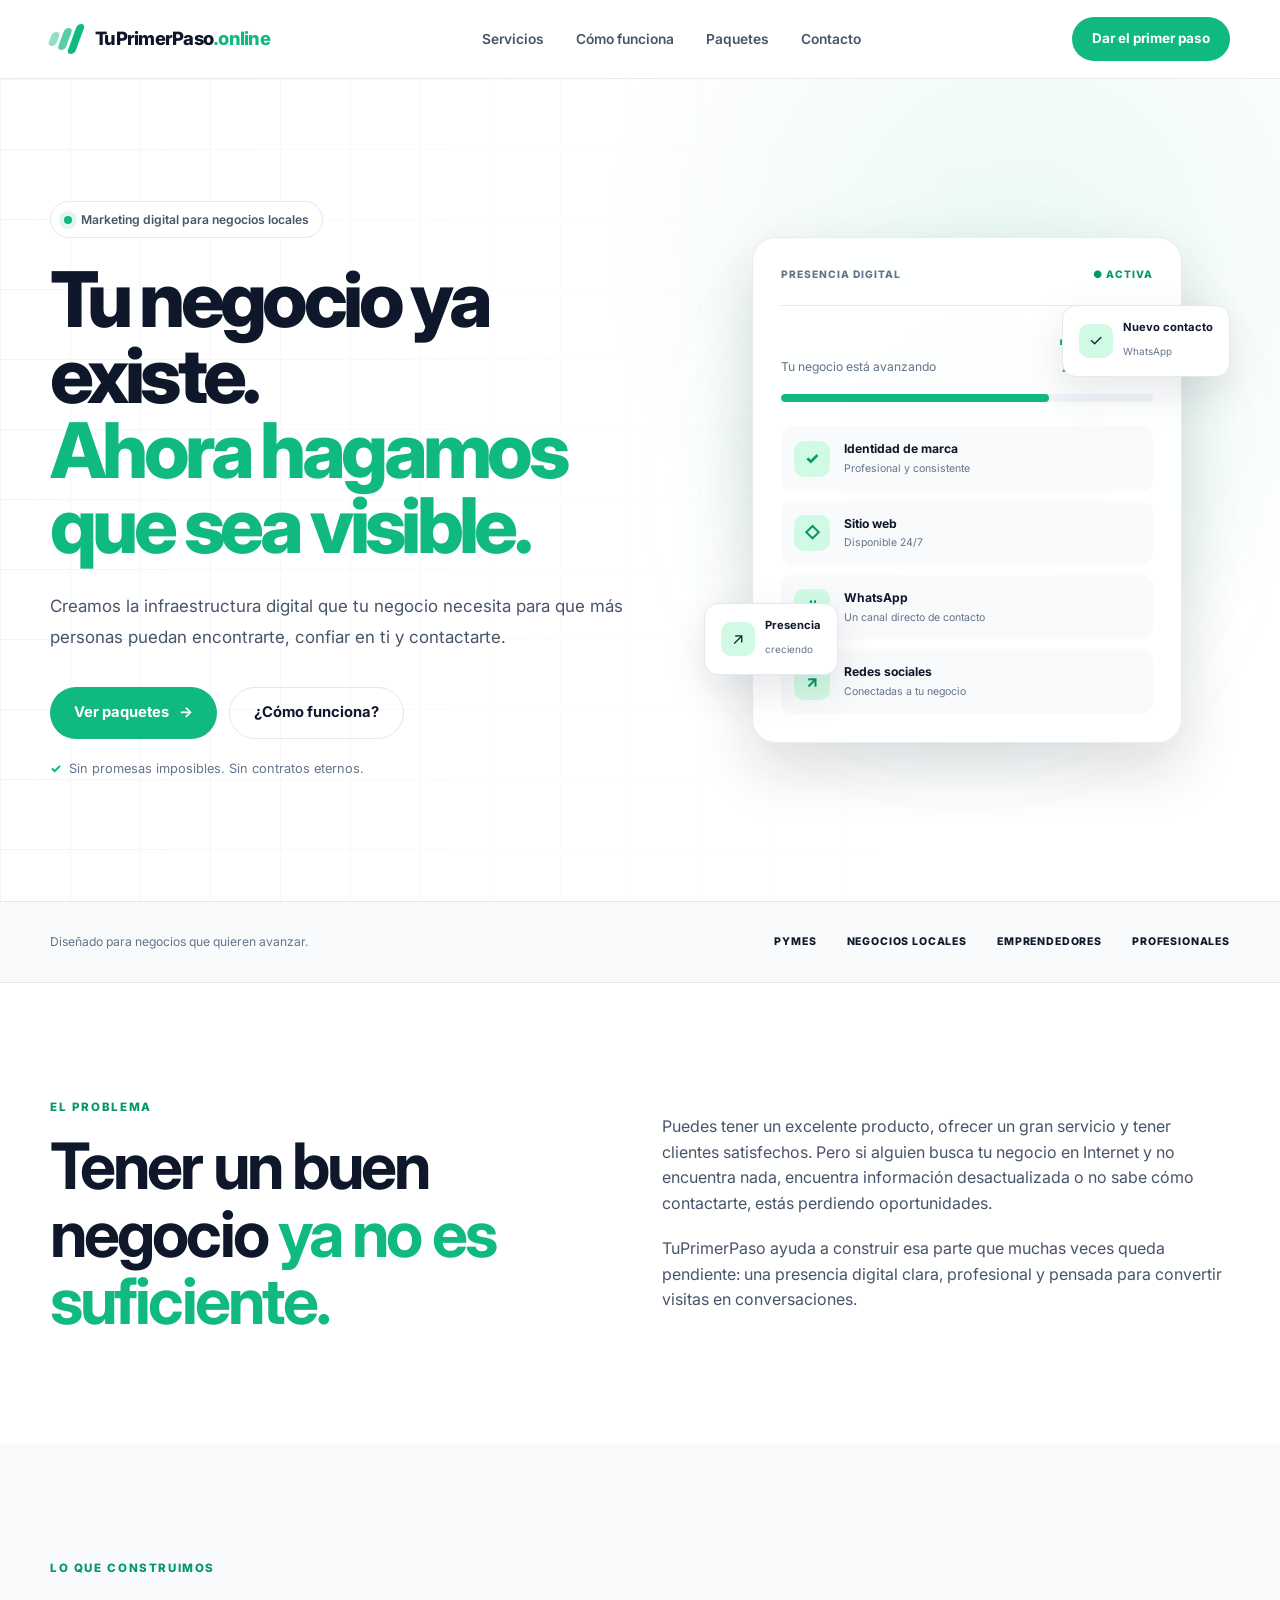
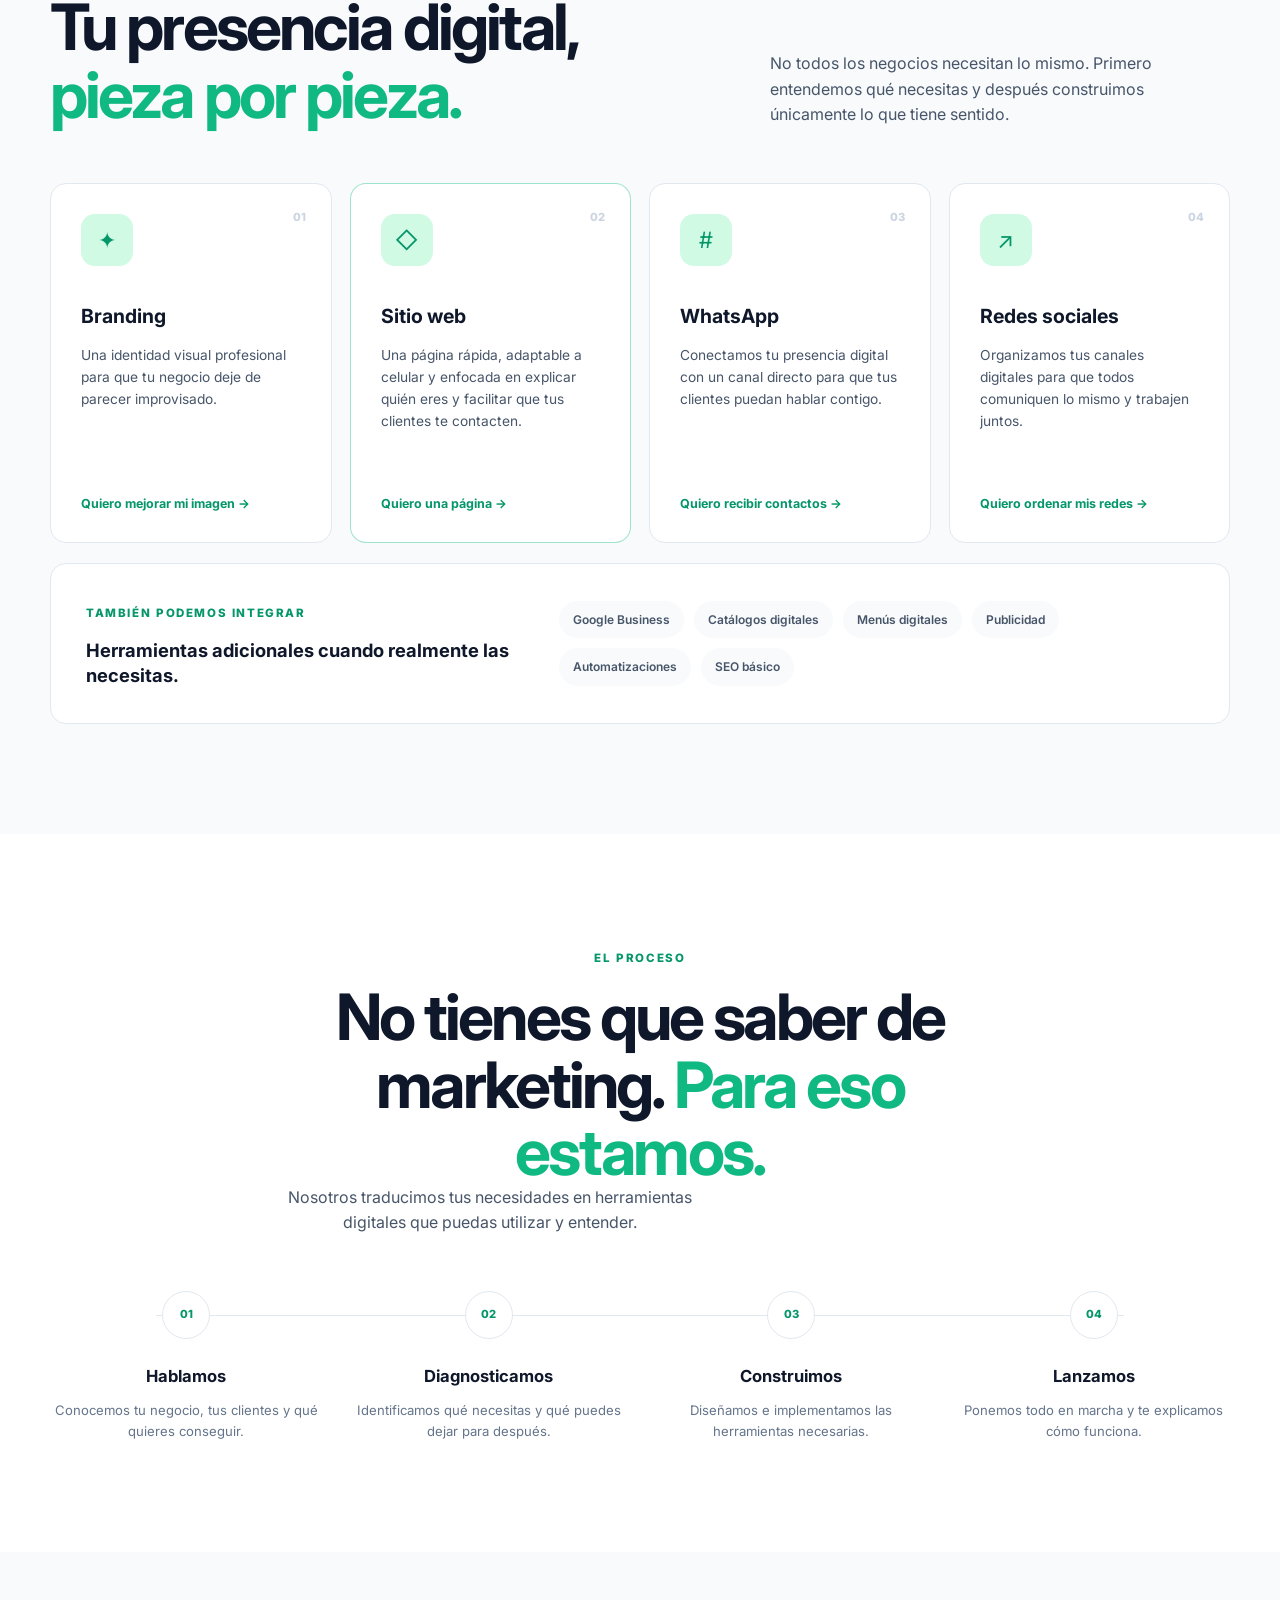
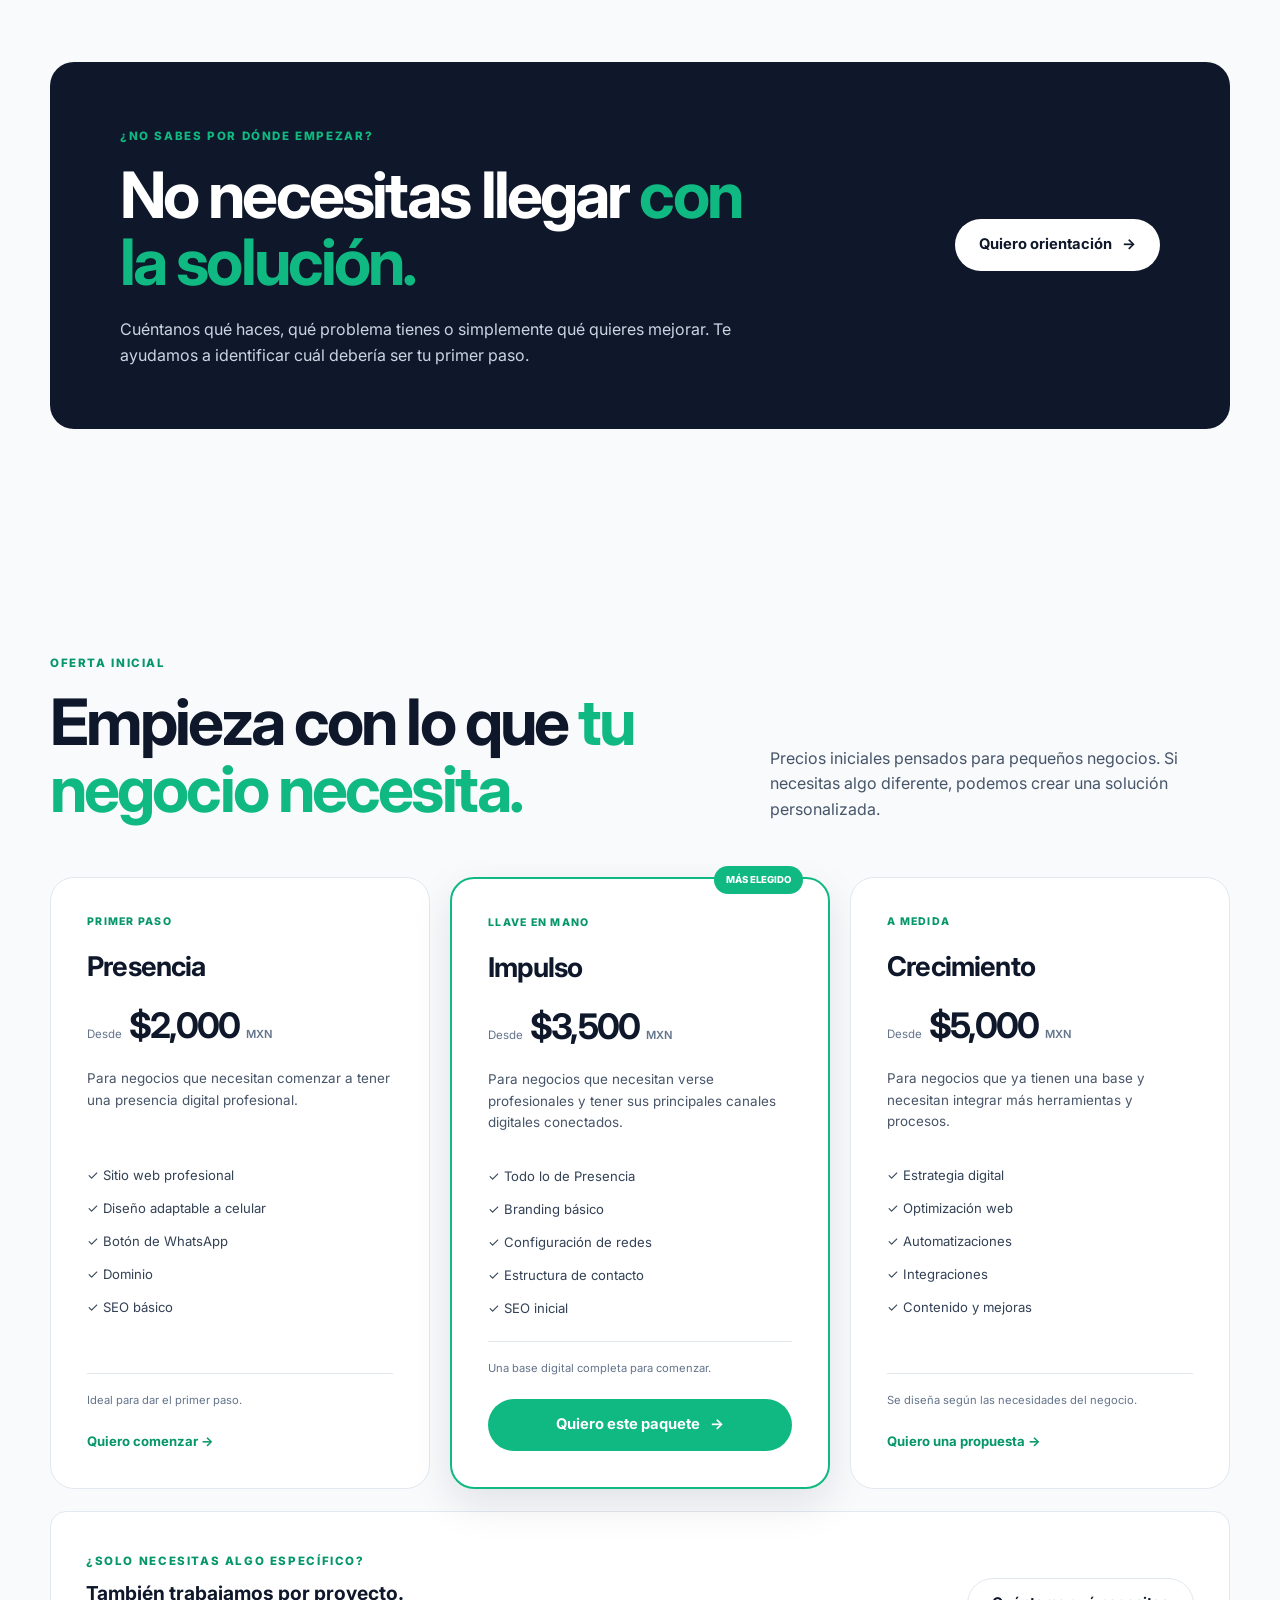
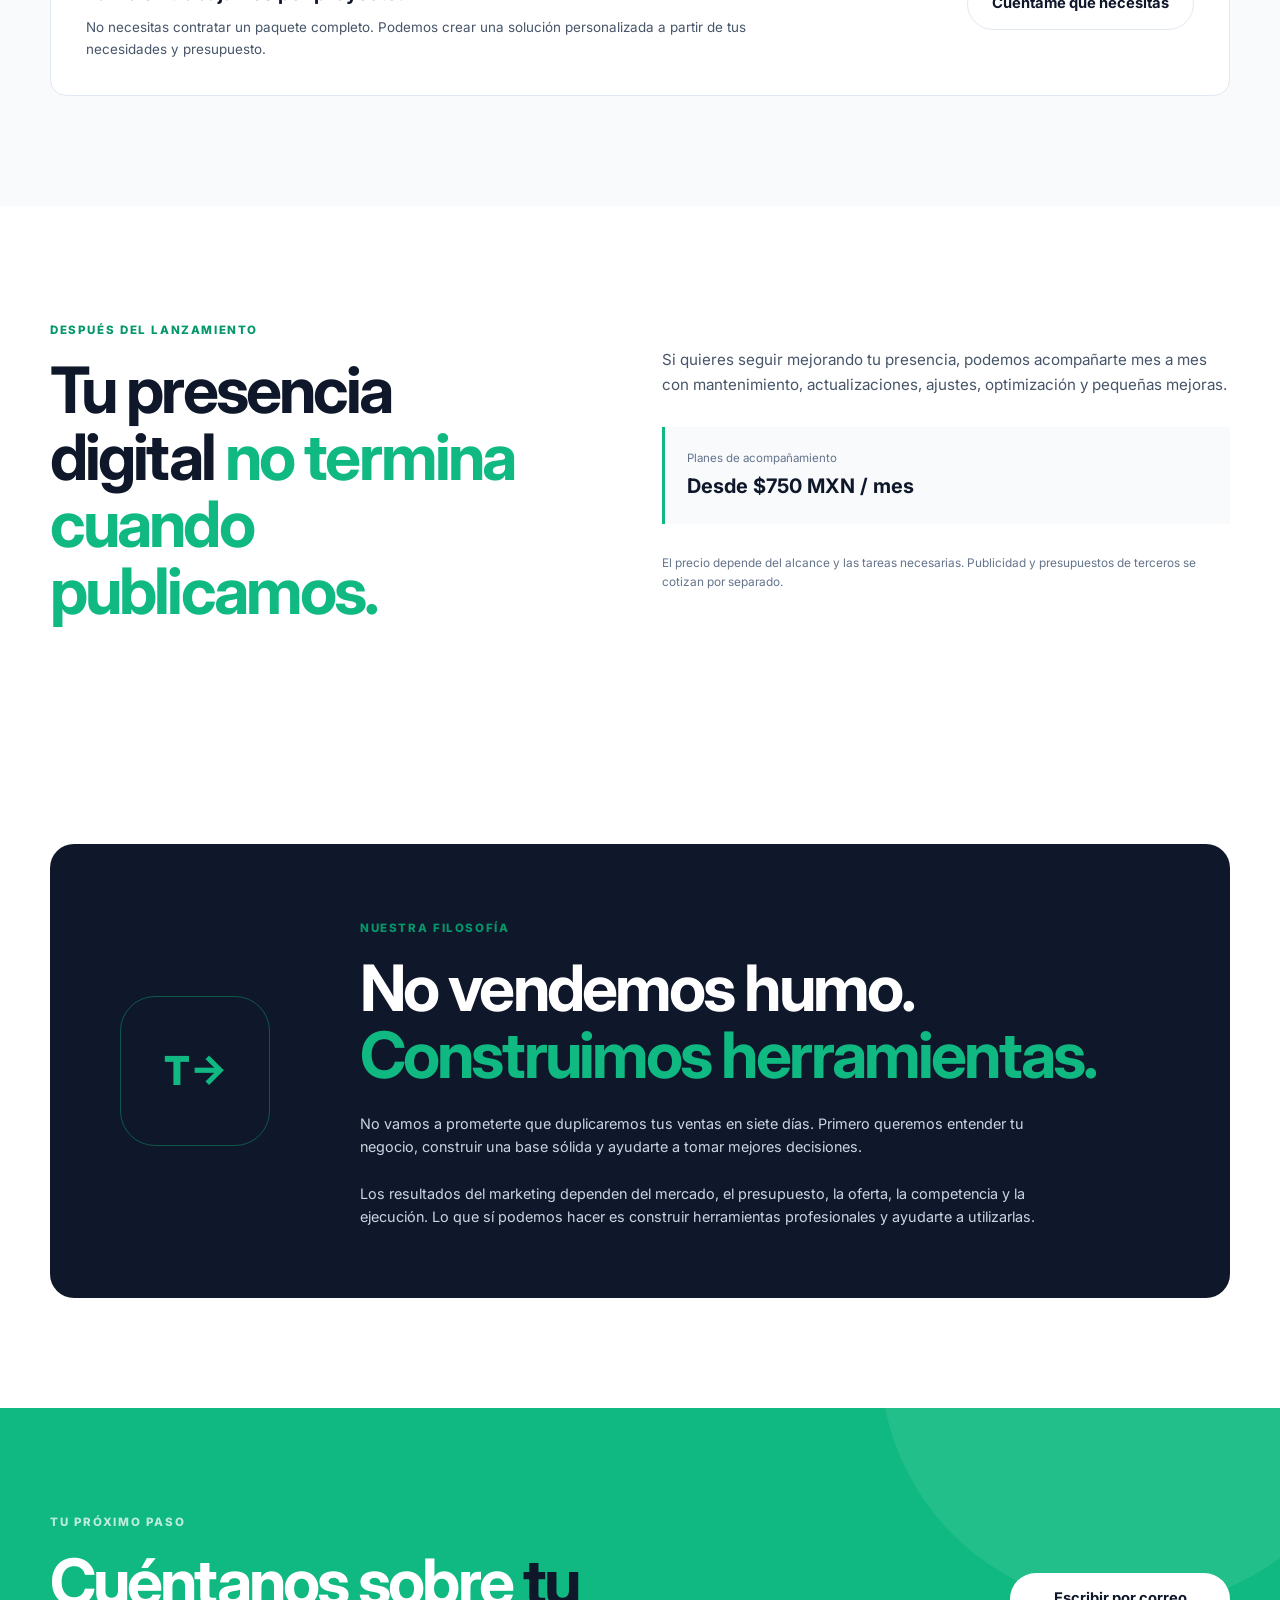
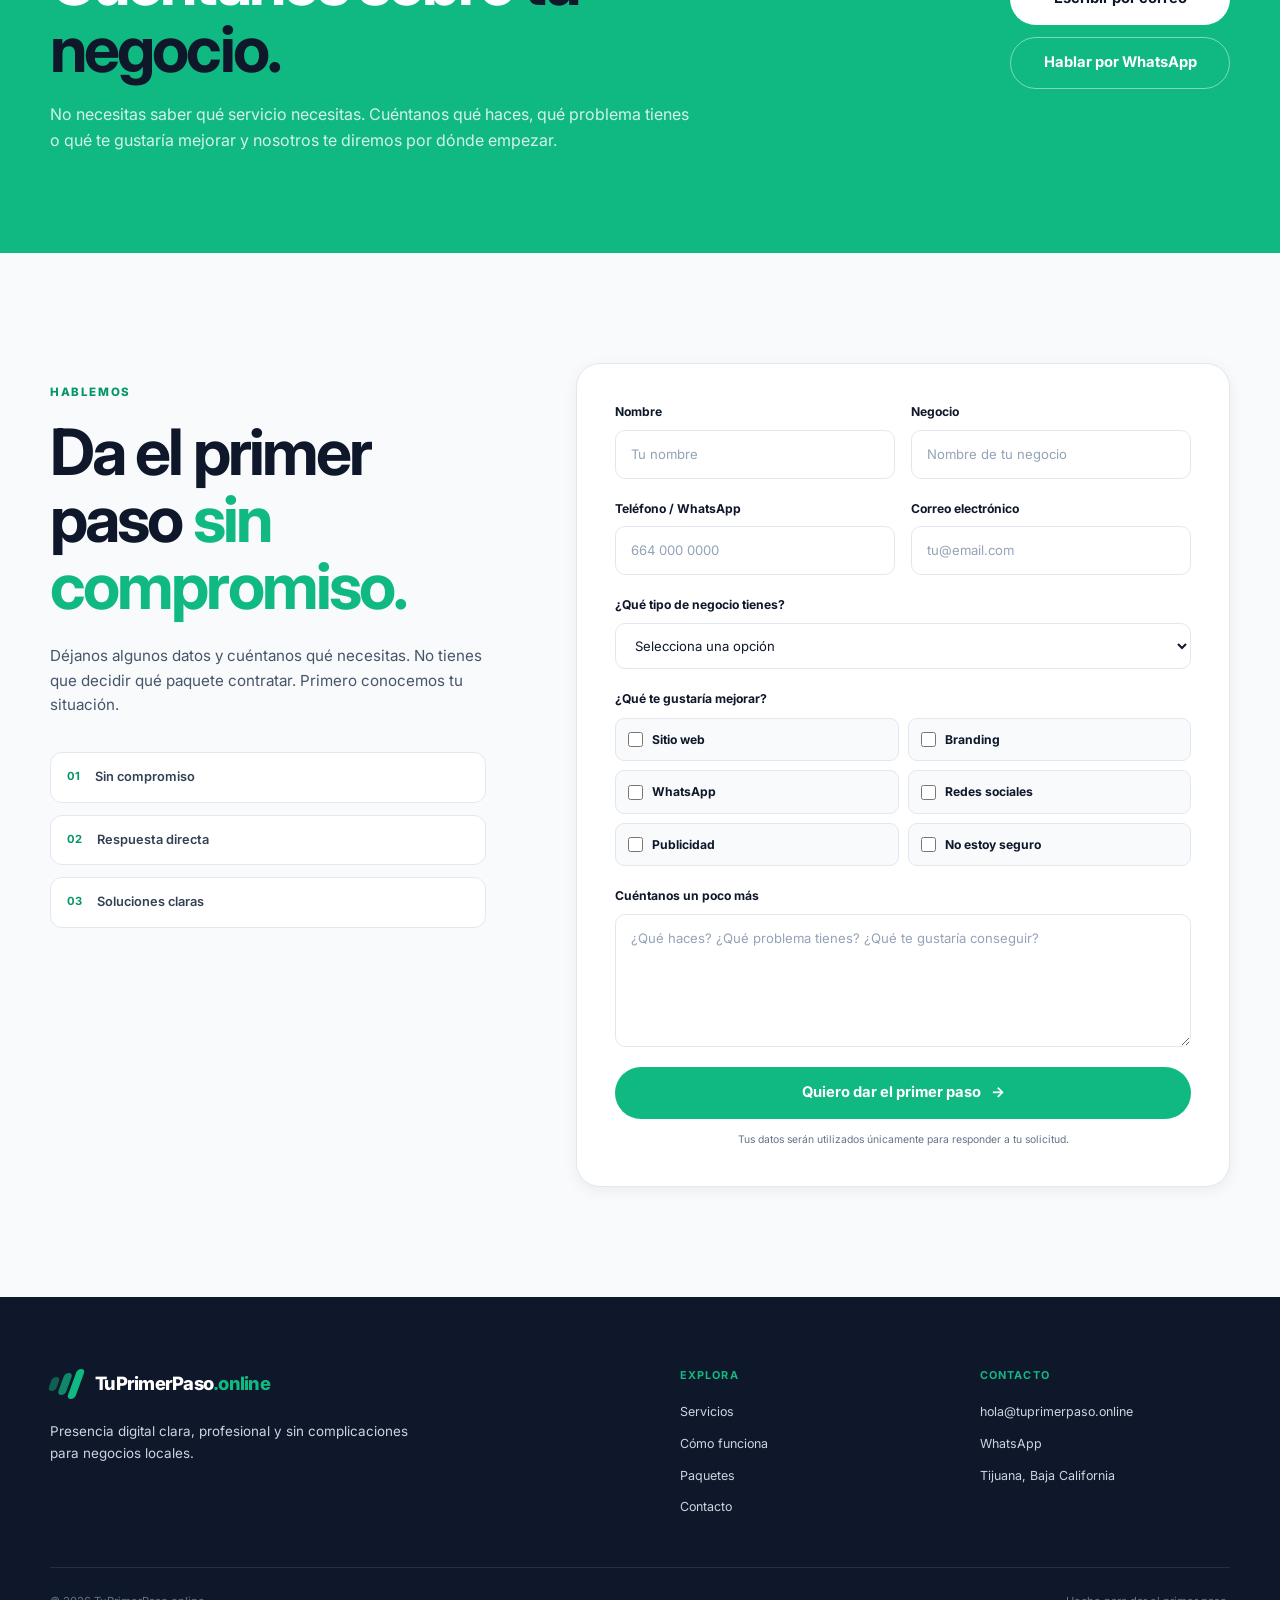
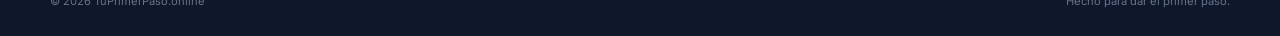
==== commit d2944847: "Resideno de oferta" ====
--- a/index.html
+++ b/index.html
@@ -1,1047 +1,1107 @@
 <!DOCTYPE html>
-
 <html lang="es">
 <head>
     <meta charset="UTF-8">
 
-```
-<meta
-    name="viewport"
-    content="width=device-width, initial-scale=1.0"
->
-
-<meta
-    name="description"
-    content="TuPrimerPaso ayuda a PYMES y negocios locales de Tijuana a construir una presencia digital profesional con branding, sitios web, WhatsApp y redes sociales."
->
-
-<meta
-    name="keywords"
-    content="marketing digital Tijuana, páginas web Tijuana, diseño web Tijuana, branding Tijuana, redes sociales Tijuana, WhatsApp para negocios"
->
-
-<meta
-    name="author"
-    content="TuPrimerPaso"
->
-
-<meta
-    name="robots"
-    content="index, follow"
->
-
-<!-- Open Graph -->
-<meta
-    property="og:title"
-    content="TuPrimerPaso | Presencia digital para negocios locales"
->
-
-<meta
-    property="og:description"
-    content="Branding, sitio web, WhatsApp y redes sociales. Todo lo necesario para dar tu primer paso digital."
->
-
-<meta
-    property="og:type"
-    content="website"
->
-
-<meta
-    property="og:url"
-    content="https://tuprimerpaso.online"
->
-
-<meta
-    property="og:site_name"
-    content="TuPrimerPaso"
->
-
-<title>
-    TuPrimerPaso | Presencia digital para negocios locales
-</title>
-
-<!-- Google Fonts -->
-<link rel="preconnect" href="https://fonts.googleapis.com">
-
-<link
-    rel="preconnect"
-    href="https://fonts.gstatic.com"
-    crossorigin
->
-
-<link
-    href="https://fonts.googleapis.com/css2?family=Inter:wght@400;500;600;700;800&display=swap"
-    rel="stylesheet"
->
-
-<!-- CSS -->
-<link
-    rel="stylesheet"
-    href="css/styles.css"
->
-```
-
+    <meta
+        name="viewport"
+        content="width=device-width, initial-scale=1.0"
+    >
+
+    <title>TuPrimerPaso.online | Marketing digital para negocios locales</title>
+
+    <meta
+        name="description"
+        content="Ayudamos a negocios locales a construir una presencia digital profesional con páginas web, branding, WhatsApp, redes sociales y herramientas para conseguir clientes."
+    >
+
+    <meta
+        name="keywords"
+        content="marketing digital Tijuana, páginas web Tijuana, diseño web Tijuana, branding Tijuana, redes sociales Tijuana, WhatsApp para negocios"
+    >
+
+    <meta name="author" content="TuPrimerPaso.online">
+
+    <meta
+        property="og:title"
+        content="TuPrimerPaso.online | Haz visible tu negocio"
+    >
+
+    <meta
+        property="og:description"
+        content="Construimos la infraestructura digital que tu negocio necesita para que más personas puedan encontrarte, confiar en ti y contactarte."
+    >
+
+    <meta
+        property="og:url"
+        content="https://tuprimerpaso.online"
+    >
+
+    <meta
+        property="og:site_name"
+        content="TuPrimerPaso.online"
+    >
+
+    <link rel="preconnect" href="https://fonts.googleapis.com">
+
+    <link
+        rel="preconnect"
+        href="https://fonts.gstatic.com"
+        crossorigin
+    >
+
+    <link
+        href="https://fonts.googleapis.com/css2?family=Inter:wght@400;500;600;700;800&display=swap"
+        rel="stylesheet"
+    >
+
+    <link rel="stylesheet" href="css/styles.css">
 </head>
 
 <body>
 
-```
-<!-- =========================
-     HEADER
-========================== -->
-
-<header class="header">
-    <div class="container nav">
-
-        <a
-            href="#inicio"
-            class="logo"
-            aria-label="TuPrimerPaso - Inicio"
-        >
-            <div class="logo-mark">
-                <span></span>
-                <span></span>
-                <span></span>
+    <!-- =====================================================
+         HEADER
+         ===================================================== -->
+
+    <header class="header">
+
+        <div class="container nav">
+
+            <a href="#inicio" class="logo" aria-label="TuPrimerPaso.online">
+
+                <div class="logo-mark" aria-hidden="true">
+                    <span></span>
+                    <span></span>
+                    <span></span>
+                </div>
+
+                <div class="logo-text">
+                    TuPrimerPaso<span>.online</span>
+                </div>
+
+            </a>
+
+            <nav class="nav-links" id="navLinks">
+
+                <a href="#servicios">Servicios</a>
+                <a href="#proceso">Cómo funciona</a>
+                <a href="#paquetes">Paquetes</a>
+                <a href="#contacto">Contacto</a>
+
+            </nav>
+
+            <a
+                href="#contacto"
+                class="btn btn-small"
+            >
+                Dar el primer paso
+            </a>
+
+            <button
+                class="menu-toggle"
+                id="menuToggle"
+                aria-label="Abrir menú"
+                aria-expanded="false"
+                type="button"
+            >
+                ☰
+            </button>
+
+        </div>
+
+    </header>
+
+
+    <main id="inicio">
+
+        <!-- =====================================================
+             HERO
+             ===================================================== -->
+
+        <section class="hero">
+
+            <div class="hero-grid"></div>
+
+            <div class="container hero-content">
+
+                <div class="hero-copy">
+
+                    <div class="eyebrow">
+                        <span class="status-dot"></span>
+                        Marketing digital para negocios locales
+                    </div>
+
+                    <h1>
+                        Tu negocio ya existe.
+                        <span>Ahora hagamos que sea visible.</span>
+                    </h1>
+
+                    <p class="hero-description">
+                        Creamos la infraestructura digital que tu negocio
+                        necesita para que más personas puedan encontrarte,
+                        confiar en ti y contactarte.
+                    </p>
+
+                    <div class="hero-actions">
+
+                        <a
+                            href="#paquetes"
+                            class="btn"
+                        >
+                            Ver paquetes
+                            <span>→</span>
+                        </a>
+
+                        <a
+                            href="#proceso"
+                            class="btn btn-ghost"
+                        >
+                            ¿Cómo funciona?
+                        </a>
+
+                    </div>
+
+                    <div class="hero-note">
+                        <span>✓</span>
+                        Sin promesas imposibles. Sin contratos eternos.
+                    </div>
+
+                </div>
+
+
+                <div class="hero-visual">
+
+                    <div class="visual-glow"></div>
+
+                    <div class="dashboard-card">
+
+                        <div class="dashboard-top">
+                            <span>PRESENCIA DIGITAL</span>
+                            <span class="dashboard-status">
+                                ● ACTIVA
+                            </span>
+                        </div>
+
+                        <div class="dashboard-score">
+
+                            <div>
+                                <span>
+                                    Tu negocio está avanzando
+                                </span>
+                            </div>
+
+                            <strong>72%</strong>
+
+                        </div>
+
+                        <div class="progress">
+                            <div class="progress-fill"></div>
+                        </div>
+
+                        <div class="dashboard-items">
+
+                            <div class="dashboard-item">
+
+                                <div class="item-icon">
+                                    ✓
+                                </div>
+
+                                <div>
+                                    <strong>Identidad de marca</strong>
+                                    <small>Profesional y consistente</small>
+                                </div>
+
+                            </div>
+
+                            <div class="dashboard-item">
+
+                                <div class="item-icon">
+                                    ◇
+                                </div>
+
+                                <div>
+                                    <strong>Sitio web</strong>
+                                    <small>Disponible 24/7</small>
+                                </div>
+
+                            </div>
+
+                            <div class="dashboard-item">
+
+                                <div class="item-icon">
+                                    #
+                                </div>
+
+                                <div>
+                                    <strong>WhatsApp</strong>
+                                    <small>Un canal directo de contacto</small>
+                                </div>
+
+                            </div>
+
+                            <div class="dashboard-item">
+
+                                <div class="item-icon">
+                                    ↗
+                                </div>
+
+                                <div>
+                                    <strong>Redes sociales</strong>
+                                    <small>Conectadas a tu negocio</small>
+                                </div>
+
+                            </div>
+
+                        </div>
+
+                    </div>
+
+
+                    <div class="floating-card floating-card-one">
+
+                        <span>✓</span>
+
+                        <div>
+                            <strong>Nuevo contacto</strong>
+                            <small>WhatsApp</small>
+                        </div>
+
+                    </div>
+
+
+                    <div class="floating-card floating-card-two">
+
+                        <span>↗</span>
+
+                        <div>
+                            <strong>Presencia</strong>
+                            <small>creciendo</small>
+                        </div>
+
+                    </div>
+
+                </div>
+
             </div>
 
-            <div class="logo-text">
-                TuPrimerPaso<span>.online</span>
+        </section>
+
+
+        <!-- =====================================================
+             TRUST BAR
+             ===================================================== -->
+
+        <section class="trust-bar">
+
+            <div class="container trust-content">
+
+                <span>
+                    Diseñado para negocios que quieren avanzar.
+                </span>
+
+                <div>
+                    <span>PYMES</span>
+                    <span>NEGOCIOS LOCALES</span>
+                    <span>EMPRENDEDORES</span>
+                    <span>PROFESIONALES</span>
+                </div>
+
             </div>
-        </a>
-
-        <nav class="nav-links" aria-label="Navegación principal">
-
-            <a href="#servicios">
-                Servicios
-            </a>
-
-            <a href="#proceso">
-                Cómo funciona
-            </a>
-
-            <a href="#paquetes">
-                Paquetes
-            </a>
-
-            <a href="#contacto">
-                Contacto
-            </a>
-
-        </nav>
-
-        <a
-            href="#contacto"
-            class="btn btn-small"
-        >
-            Dar el primer paso
-        </a>
-
-        <button
-            class="menu-toggle"
-            type="button"
-            aria-label="Abrir menú"
-            aria-expanded="false"
-        >
-            ☰
-        </button>
-
-    </div>
-</header>
-
-
-<!-- =========================
-     HERO
-========================== -->
-
-<main>
-
-    <section
-        class="hero"
-        id="inicio"
-    >
-
-        <div class="hero-grid"></div>
-
-        <div class="container hero-content">
-
-            <div class="hero-copy">
-
-                <div class="eyebrow">
-
-                    <span class="status-dot"></span>
-
-                    Marketing digital para negocios locales
-
-                </div>
-
-                <h1>
-                    Tu negocio ya existe.
-
-                    <span>
-                        Ahora hagámoslo visible.
+
+        </section>
+
+
+        <!-- =====================================================
+             PROBLEMA
+             ===================================================== -->
+
+        <section class="section intro" id="problema">
+
+            <div class="container intro-grid">
+
+                <div>
+
+                    <span class="section-tag">
+                        EL PROBLEMA
                     </span>
-                </h1>
-
-                <p class="hero-description">
-                    En TuPrimerPaso ayudamos a PYMES y negocios
-                    locales a construir una presencia digital
-                    profesional sin complicaciones, sin humo
-                    y sin promesas imposibles.
-                </p>
-
-                <div class="hero-actions">
+
+                    <h2>
+                        Tener un buen negocio
+                        <span>ya no es suficiente.</span>
+                    </h2>
+
+                </div>
+
+                <div class="intro-text">
+
+                    <p>
+                        Puedes tener un excelente producto, ofrecer un
+                        gran servicio y tener clientes satisfechos.
+                        Pero si alguien busca tu negocio en Internet y
+                        no encuentra nada, encuentra información
+                        desactualizada o no sabe cómo contactarte,
+                        estás perdiendo oportunidades.
+                    </p>
+
+                    <p>
+                        TuPrimerPaso ayuda a construir esa parte que
+                        muchas veces queda pendiente: una presencia
+                        digital clara, profesional y pensada para
+                        convertir visitas en conversaciones.
+                    </p>
+
+                </div>
+
+            </div>
+
+        </section>
+
+
+        <!-- =====================================================
+             SERVICIOS
+             ===================================================== -->
+
+        <section class="section services" id="servicios">
+
+            <div class="container">
+
+                <div class="section-heading">
+
+                    <div>
+
+                        <span class="section-tag">
+                            LO QUE CONSTRUIMOS
+                        </span>
+
+                        <h2>
+                            Tu presencia digital,
+                            <span>pieza por pieza.</span>
+                        </h2>
+
+                    </div>
+
+                    <p>
+                        No todos los negocios necesitan lo mismo.
+                        Primero entendemos qué necesitas y después
+                        construimos únicamente lo que tiene sentido.
+                    </p>
+
+                </div>
+
+
+                <div class="services-grid">
+
+                    <article class="service-card">
+
+                        <span class="service-number">01</span>
+
+                        <div class="service-icon">
+                            ✦
+                        </div>
+
+                        <h3>Branding</h3>
+
+                        <p>
+                            Una identidad visual profesional para que
+                            tu negocio deje de parecer improvisado.
+                        </p>
+
+                        <a href="#contacto">
+                            Quiero mejorar mi imagen →
+                        </a>
+
+                    </article>
+
+
+                    <article class="service-card featured-service">
+
+                        <span class="service-number">02</span>
+
+                        <div class="service-icon">
+                            ◇
+                        </div>
+
+                        <h3>Sitio web</h3>
+
+                        <p>
+                            Una página rápida, adaptable a celular y
+                            enfocada en explicar quién eres y facilitar
+                            que tus clientes te contacten.
+                        </p>
+
+                        <a href="#contacto">
+                            Quiero una página →
+                        </a>
+
+                    </article>
+
+
+                    <article class="service-card">
+
+                        <span class="service-number">03</span>
+
+                        <div class="service-icon">
+                            #
+                        </div>
+
+                        <h3>WhatsApp</h3>
+
+                        <p>
+                            Conectamos tu presencia digital con un canal
+                            directo para que tus clientes puedan hablar
+                            contigo.
+                        </p>
+
+                        <a href="#contacto">
+                            Quiero recibir contactos →
+                        </a>
+
+                    </article>
+
+
+                    <article class="service-card">
+
+                        <span class="service-number">04</span>
+
+                        <div class="service-icon">
+                            ↗
+                        </div>
+
+                        <h3>Redes sociales</h3>
+
+                        <p>
+                            Organizamos tus canales digitales para que
+                            todos comuniquen lo mismo y trabajen juntos.
+                        </p>
+
+                        <a href="#contacto">
+                            Quiero ordenar mis redes →
+                        </a>
+
+                    </article>
+
+                </div>
+
+
+                <div class="service-extension">
+
+                    <div>
+                        <span class="section-tag">
+                            TAMBIÉN PODEMOS INTEGRAR
+                        </span>
+
+                        <h3>
+                            Herramientas adicionales cuando realmente
+                            las necesitas.
+                        </h3>
+                    </div>
+
+                    <div class="extension-list">
+
+                        <span>Google Business</span>
+                        <span>Catálogos digitales</span>
+                        <span>Menús digitales</span>
+                        <span>Publicidad</span>
+                        <span>Automatizaciones</span>
+                        <span>SEO básico</span>
+
+                    </div>
+
+                </div>
+
+            </div>
+
+        </section>
+
+
+        <!-- =====================================================
+             PROCESO
+             ===================================================== -->
+
+        <section class="section process" id="proceso">
+
+            <div class="container">
+
+                <div class="section-heading centered">
+
+                    <span class="section-tag">
+                        EL PROCESO
+                    </span>
+
+                    <h2>
+                        No tienes que saber de marketing.
+                        <span>Para eso estamos.</span>
+                    </h2>
+
+                    <p>
+                        Nosotros traducimos tus necesidades en
+                        herramientas digitales que puedas utilizar
+                        y entender.
+                    </p>
+
+                </div>
+
+
+                <div class="process-line">
+
+                    <div class="process-step">
+
+                        <div class="step-number">
+                            01
+                        </div>
+
+                        <h3>Hablamos</h3>
+
+                        <p>
+                            Conocemos tu negocio, tus clientes y
+                            qué quieres conseguir.
+                        </p>
+
+                    </div>
+
+
+                    <div class="process-step">
+
+                        <div class="step-number">
+                            02
+                        </div>
+
+                        <h3>Diagnosticamos</h3>
+
+                        <p>
+                            Identificamos qué necesitas y qué
+                            puedes dejar para después.
+                        </p>
+
+                    </div>
+
+
+                    <div class="process-step">
+
+                        <div class="step-number">
+                            03
+                        </div>
+
+                        <h3>Construimos</h3>
+
+                        <p>
+                            Diseñamos e implementamos las
+                            herramientas necesarias.
+                        </p>
+
+                    </div>
+
+
+                    <div class="process-step">
+
+                        <div class="step-number">
+                            04
+                        </div>
+
+                        <h3>Lanzamos</h3>
+
+                        <p>
+                            Ponemos todo en marcha y te explicamos
+                            cómo funciona.
+                        </p>
+
+                    </div>
+
+                </div>
+
+            </div>
+
+        </section>
+
+
+        <!-- =====================================================
+             DIAGNÓSTICO
+             ===================================================== -->
+
+        <section class="section diagnosis">
+
+            <div class="container diagnosis-box">
+
+                <div class="diagnosis-content">
+
+                    <span class="section-tag">
+                        ¿NO SABES POR DÓNDE EMPEZAR?
+                    </span>
+
+                    <h2>
+                        No necesitas llegar
+                        <span>con la solución.</span>
+                    </h2>
+
+                    <p>
+                        Cuéntanos qué haces, qué problema tienes o
+                        simplemente qué quieres mejorar. Te ayudamos
+                        a identificar cuál debería ser tu primer paso.
+                    </p>
+
+                </div>
+
+                <a
+                    href="#contacto"
+                    class="btn btn-light"
+                >
+                    Quiero orientación
+                    <span>→</span>
+                </a>
+
+            </div>
+
+        </section>
+
+
+        <!-- =====================================================
+             PAQUETES
+             ===================================================== -->
+
+        <section class="section packages" id="paquetes">
+
+            <div class="container">
+
+                <div class="section-heading">
+
+                    <div>
+
+                        <span class="section-tag">
+                            OFERTA INICIAL
+                        </span>
+
+                        <h2>
+                            Empieza con lo que
+                            <span>tu negocio necesita.</span>
+                        </h2>
+
+                    </div>
+
+                    <p>
+                        Precios iniciales pensados para pequeños
+                        negocios. Si necesitas algo diferente,
+                        podemos crear una solución personalizada.
+                    </p>
+
+                </div>
+
+
+                <div class="packages-grid">
+
+                    <!-- PRESENCIA -->
+
+                    <article class="package-card">
+
+                        <span class="package-label">
+                            PRIMER PASO
+                        </span>
+
+                        <h3>Presencia</h3>
+
+                        <div class="package-price">
+                            <small>Desde</small>
+                            <strong>$2,000</strong>
+                            <span>MXN</span>
+                        </div>
+
+                        <p>
+                            Para negocios que necesitan comenzar
+                            a tener una presencia digital profesional.
+                        </p>
+
+                        <ul>
+
+                            <li>
+                                ✓ Sitio web profesional
+                            </li>
+
+                            <li>
+                                ✓ Diseño adaptable a celular
+                            </li>
+
+                            <li>
+                                ✓ Botón de WhatsApp
+                            </li>
+
+                            <li>
+                                ✓ Dominio
+                            </li>
+
+                            <li>
+                                ✓ SEO básico
+                            </li>
+
+                        </ul>
+
+                        <div class="package-note">
+                            Ideal para dar el primer paso.
+                        </div>
+
+                        <a
+                            href="#contacto"
+                            class="package-link"
+                        >
+                            Quiero comenzar →
+                        </a>
+
+                    </article>
+
+
+                    <!-- IMPULSO -->
+
+                    <article class="package-card package-main">
+
+                        <span class="popular">
+                            MÁS ELEGIDO
+                        </span>
+
+                        <span class="package-label">
+                            LLAVE EN MANO
+                        </span>
+
+                        <h3>Impulso</h3>
+
+                        <div class="package-price">
+                            <small>Desde</small>
+                            <strong>$3,500</strong>
+                            <span>MXN</span>
+                        </div>
+
+                        <p>
+                            Para negocios que necesitan verse
+                            profesionales y tener sus principales
+                            canales digitales conectados.
+                        </p>
+
+                        <ul>
+
+                            <li>
+                                ✓ Todo lo de Presencia
+                            </li>
+
+                            <li>
+                                ✓ Branding básico
+                            </li>
+
+                            <li>
+                                ✓ Configuración de redes
+                            </li>
+
+                            <li>
+                                ✓ Estructura de contacto
+                            </li>
+
+                            <li>
+                                ✓ SEO inicial
+                            </li>
+
+                        </ul>
+
+                        <div class="package-note">
+                            Una base digital completa para comenzar.
+                        </div>
+
+                        <a
+                            href="#contacto"
+                            class="btn"
+                        >
+                            Quiero este paquete
+                            <span>→</span>
+                        </a>
+
+                    </article>
+
+
+                    <!-- CRECIMIENTO -->
+
+                    <article class="package-card">
+
+                        <span class="package-label">
+                            A MEDIDA
+                        </span>
+
+                        <h3>Crecimiento</h3>
+
+                        <div class="package-price">
+                            <small>Desde</small>
+                            <strong>$5,000</strong>
+                            <span>MXN</span>
+                        </div>
+
+                        <p>
+                            Para negocios que ya tienen una base
+                            y necesitan integrar más herramientas
+                            y procesos.
+                        </p>
+
+                        <ul>
+
+                            <li>
+                                ✓ Estrategia digital
+                            </li>
+
+                            <li>
+                                ✓ Optimización web
+                            </li>
+
+                            <li>
+                                ✓ Automatizaciones
+                            </li>
+
+                            <li>
+                                ✓ Integraciones
+                            </li>
+
+                            <li>
+                                ✓ Contenido y mejoras
+                            </li>
+
+                        </ul>
+
+                        <div class="package-note">
+                            Se diseña según las necesidades del negocio.
+                        </div>
+
+                        <a
+                            href="#contacto"
+                            class="package-link"
+                        >
+                            Quiero una propuesta →
+                        </a>
+
+                    </article>
+
+                </div>
+
+
+                <!-- SERVICIOS PERSONALIZADOS -->
+
+                <div class="custom-package">
+
+                    <div>
+
+                        <span class="section-tag">
+                            ¿SOLO NECESITAS ALGO ESPECÍFICO?
+                        </span>
+
+                        <h3>
+                            También trabajamos por proyecto.
+                        </h3>
+
+                        <p>
+                            No necesitas contratar un paquete completo.
+                            Podemos crear una solución personalizada
+                            a partir de tus necesidades y presupuesto.
+                        </p>
+
+                    </div>
 
                     <a
-                        href="#paquetes"
-                        class="btn"
-                    >
-                        Ver paquetes →
-                    </a>
-
-                    <a
-                        href="#proceso"
+                        href="#contacto"
                         class="btn btn-ghost"
                     >
-                        ¿Cómo funciona?
+                        Cuéntame qué necesitas
                     </a>
 
                 </div>
 
-                <p class="hero-note">
-                    <span>✓</span>
-                    Soluciones claras. Precios transparentes.
-                    Sin contratos eternos.
-                </p>
-
             </div>
 
-
-            <!-- VISUAL -->
-
-            <div class="hero-visual">
-
-                <div class="visual-glow"></div>
-
-                <div class="dashboard-card">
-
-                    <div class="dashboard-top">
-
-                        <span>
-                            PRESENCIA DIGITAL
-                        </span>
-
-                        <span class="dashboard-status">
-                            ● ACTIVA
-                        </span>
-
-                    </div>
-
-                    <div class="dashboard-score">
-
-                        <div>
-                            <span>
-                                Tu negocio está avanzando
-                            </span>
-                        </div>
-
-                        <strong>
-                            72%
-                        </strong>
-
-                    </div>
-
-                    <div class="progress">
-                        <div class="progress-fill"></div>
-                    </div>
-
-                    <div class="dashboard-items">
-
-                        <div class="dashboard-item">
-
-                            <div class="item-icon">
-                                ✓
-                            </div>
-
-                            <div>
-                                <strong>
-                                    Identidad de marca
-                                </strong>
-
-                                <small>
-                                    Lista para mostrar
-                                </small>
-                            </div>
-
-                        </div>
-
-
-                        <div class="dashboard-item">
-
-                            <div class="item-icon">
-                                ◉
-                            </div>
-
-                            <div>
-                                <strong>
-                                    Sitio web
-                                </strong>
-
-                                <small>
-                                    Disponible 24/7
-                                </small>
-                            </div>
-
-                        </div>
-
-
-                        <div class="dashboard-item">
-
-                            <div class="item-icon">
-                                ↗
-                            </div>
-
-                            <div>
-                                <strong>
-                                    WhatsApp
-                                </strong>
-
-                                <small>
-                                    Canal de contacto
-                                </small>
-                            </div>
-
-                        </div>
-
-
-                        <div class="dashboard-item">
-
-                            <div class="item-icon">
-                                +
-                            </div>
-
-                            <div>
-                                <strong>
-                                    Redes sociales
-                                </strong>
-
-                                <small>
-                                    Presencia consistente
-                                </small>
-                            </div>
-
-                        </div>
-
-                    </div>
-
-                </div>
-
-
-                <div class="floating-card floating-card-one">
-
-                    <span>
-                        💬
+        </section>
+
+
+        <!-- =====================================================
+             ACOMPAÑAMIENTO
+             ===================================================== -->
+
+        <section class="section recurring">
+
+            <div class="container recurring-grid">
+
+                <div>
+
+                    <span class="section-tag">
+                        DESPUÉS DEL LANZAMIENTO
                     </span>
 
-                    <div>
-                        <strong>
-                            Nuevo contacto
-                        </strong>
-
-                        <small>
-                            WhatsApp
-                        </small>
-                    </div>
-
-                </div>
-
-
-                <div class="floating-card floating-card-two">
-
-                    <span>
-                        ↗
+                    <h2>
+                        Tu presencia digital
+                        <span>no termina cuando publicamos.</span>
+                    </h2>
+
+                </div>
+
+                <div>
+
+                    <p>
+                        Si quieres seguir mejorando tu presencia,
+                        podemos acompañarte mes a mes con mantenimiento,
+                        actualizaciones, ajustes, optimización y
+                        pequeñas mejoras.
+                    </p>
+
+                    <div class="recurring-price">
+                        <span>Planes de acompañamiento</span>
+                        <strong>Desde $750 MXN / mes</strong>
+                    </div>
+
+                    <p class="small-text">
+                        El precio depende del alcance y las tareas
+                        necesarias. Publicidad y presupuestos de
+                        terceros se cotizan por separado.
+                    </p>
+
+                </div>
+
+            </div>
+
+        </section>
+
+
+        <!-- =====================================================
+             FILOSOFÍA
+             ===================================================== -->
+
+        <section class="section philosophy">
+
+            <div class="container philosophy-box">
+
+                <div class="philosophy-mark">
+                    T→
+                </div>
+
+                <div>
+
+                    <span class="section-tag">
+                        NUESTRA FILOSOFÍA
                     </span>
 
-                    <div>
-                        <strong>
-                            Presencia
-                        </strong>
-
-                        <small>
-                            creciendo
-                        </small>
-                    </div>
+                    <h2>
+                        No vendemos humo.
+                        <span>Construimos herramientas.</span>
+                    </h2>
+
+                    <p>
+                        No vamos a prometerte que duplicaremos tus ventas
+                        en siete días. Primero queremos entender tu negocio,
+                        construir una base sólida y ayudarte a tomar mejores
+                        decisiones.
+                    </p>
+
+                    <p>
+                        Los resultados del marketing dependen del mercado,
+                        el presupuesto, la oferta, la competencia y la
+                        ejecución. Lo que sí podemos hacer es construir
+                        herramientas profesionales y ayudarte a utilizarlas.
+                    </p>
 
                 </div>
 
             </div>
 
-        </div>
-
-    </section>
-
-
-    <!-- =========================
-         TRUST BAR
-    ========================== -->
-
-    <section class="trust-bar">
-
-        <div class="container trust-content">
-
-            <span>
-                Diseñado para negocios que quieren avanzar.
-            </span>
-
-            <div>
-
-                <span>
-                    PYMES
-                </span>
-
-                <span>
-                    NEGOCIOS LOCALES
-                </span>
-
-                <span>
-                    EMPRENDEDORES
-                </span>
-
-            </div>
-
-        </div>
-
-    </section>
-
-
-    <!-- =========================
-         INTRO
-    ========================== -->
-
-    <section class="section intro">
-
-        <div class="container intro-grid">
-
-            <div>
-
-                <span class="section-tag">
-                    EL PROBLEMA
-                </span>
-
-                <h2>
-                    Tener un buen negocio
-                    <span>
-                        ya no es suficiente.
+        </section>
+
+
+        <!-- =====================================================
+             CTA
+             ===================================================== -->
+
+        <section class="cta" id="contacto">
+
+            <div class="container cta-content">
+
+                <div>
+
+                    <span class="section-tag">
+                        TU PRÓXIMO PASO
                     </span>
-                </h2>
-
-            </div>
-
-            <div class="intro-text">
-
-                <p>
-                    Muchos negocios locales tienen excelentes
-                    productos o servicios, pero cuando un cliente
-                    busca información en Internet encuentra poco,
-                    información desactualizada o simplemente nada.
-                </p>
-
-                <p>
-                    TuPrimerPaso existe para solucionar eso.
-                    Reunimos las piezas esenciales de una presencia
-                    digital profesional en un proceso sencillo y
-                    transparente.
-                </p>
-
-            </div>
-
-        </div>
-
-    </section>
-
-
-    <!-- =========================
-         SERVICES
-    ========================== -->
-
-    <section
-        class="section services"
-        id="servicios"
-    >
-
-        <div class="container">
-
-            <div class="section-heading">
-
-                <div>
-
-                    <span class="section-tag">
-                        LO ESENCIAL
-                    </span>
 
                     <h2>
-                        Todo lo que necesitas.
-                        <span>
-                            En un solo lugar.
-                        </span>
+                        Cuéntanos sobre
+                        <span>tu negocio.</span>
                     </h2>
 
-                </div>
-
-                <p>
-                    No necesitas contratar cuatro proveedores
-                    diferentes para empezar.
-                    Nosotros construimos las piezas fundamentales
-                    y las hacemos trabajar juntas.
-                </p>
-
-            </div>
-
-
-            <div class="services-grid">
-
-                <article class="service-card">
-
-                    <span class="service-number">
-                        01
-                    </span>
-
-                    <div class="service-icon">
-                        ◈
-                    </div>
-
-                    <h3>
-                        Branding
-                    </h3>
-
                     <p>
-                        Una identidad visual profesional para que
-                        tu negocio sea reconocible y transmita
-                        confianza.
+                        No necesitas saber qué servicio necesitas.
+                        Cuéntanos qué haces, qué problema tienes o
+                        qué te gustaría mejorar y nosotros te diremos
+                        por dónde empezar.
                     </p>
 
-                    <a href="#contacto">
-                        Conocer más →
+                </div>
+
+                <div class="cta-actions">
+
+                    <a
+                        href="mailto:hola@tuprimerpaso.online"
+                        class="btn btn-light"
+                    >
+                        Escribir por correo
                     </a>
 
-                </article>
-
-
-                <article class="service-card featured-service">
-
-                    <span class="service-number">
-                        02
-                    </span>
-
-                    <div class="service-icon">
-                        ◫
-                    </div>
-
-                    <h3>
-                        Sitio Web
-                    </h3>
-
-                    <p>
-                        Una página rápida, moderna y adaptada a
-                        celulares donde tus clientes puedan
-                        conocerte y contactarte.
-                    </p>
-
-                    <a href="#contacto">
-                        Conocer más →
-                    </a>
-
-                </article>
-
-
-                <article class="service-card">
-
-                    <span class="service-number">
-                        03
-                    </span>
-
-                    <div class="service-icon">
-                        ◉
-                    </div>
-
-                    <h3>
-                        WhatsApp
-                    </h3>
-
-                    <p>
-                        Convierte las visitas en conversaciones
-                        facilitando que tus clientes lleguen
-                        directamente contigo.
-                    </p>
-
-                    <a href="#contacto">
-                        Conocer más →
-                    </a>
-
-                </article>
-
-
-                <article class="service-card">
-
-                    <span class="service-number">
-                        04
-                    </span>
-
-                    <div class="service-icon">
-                        ◎
-                    </div>
-
-                    <h3>
-                        Redes Sociales
-                    </h3>
-
-                    <p>
-                        Una presencia consistente para que tu
-                        negocio se vea activo, profesional y
-                        confiable.
-                    </p>
-
-                    <a href="#contacto">
-                        Conocer más →
-                    </a>
-
-                </article>
-
-            </div>
-
-        </div>
-
-    </section>
-
-
-    <!-- =========================
-         PROCESS
-    ========================== -->
-
-    <section
-        class="section process"
-        id="proceso"
-    >
-
-        <div class="container">
-
-            <div class="section-heading centered">
-
-                <span class="section-tag">
-                    EL PROCESO
-                </span>
-
-                <h2>
-                    Sin vueltas.
-                    <span>
-                        Sin complicaciones.
-                    </span>
-                </h2>
-
-                <p>
-                    Nos encargamos de construir las herramientas.
-                    Tú te concentras en hacer crecer tu negocio.
-                </p>
-
-            </div>
-
-
-            <div class="process-line">
-
-                <div class="process-step">
-
-                    <div class="step-number">
-                        01
-                    </div>
-
-                    <h3>
-                        Hablamos
-                    </h3>
-
-                    <p>
-                        Entendemos tu negocio, tus clientes y
-                        qué necesitas realmente.
-                    </p>
-
-                </div>
-
-
-                <div class="process-step">
-
-                    <div class="step-number">
-                        02
-                    </div>
-
-                    <h3>
-                        Diseñamos
-                    </h3>
-
-                    <p>
-                        Creamos una identidad y una presencia
-                        digital acorde a tu negocio.
-                    </p>
-
-                </div>
-
-
-                <div class="process-step">
-
-                    <div class="step-number">
-                        03
-                    </div>
-
-                    <h3>
-                        Construimos
-                    </h3>
-
-                    <p>
-                        Desarrollamos tu sitio, configuramos
-                        WhatsApp y preparamos tus canales.
-                    </p>
-
-                </div>
-
-
-                <div class="process-step">
-
-                    <div class="step-number">
-                        04
-                    </div>
-
-                    <h3>
-                        Lanzamos
-                    </h3>
-
-                    <p>
-                        Tu negocio queda listo para recibir
-                        visitas y nuevos contactos.
-                    </p>
-
-                </div>
-
-            </div>
-
-        </div>
-
-    </section>
-
-
-    <!-- =========================
-         PACKAGES
-    ========================== -->
-
-    <section
-        class="section packages"
-        id="paquetes"
-    >
-
-        <div class="container">
-
-            <div class="section-heading centered">
-
-                <span class="section-tag">
-                    PAQUETES
-                </span>
-
-                <h2>
-                    Empieza donde
-                    <span>
-                        tenga sentido para ti.
-                    </span>
-                </h2>
-
-                <p>
-                    Puedes contratar un servicio individual o
-                    comenzar con una solución completa.
-                </p>
-
-            </div>
-
-
-            <div class="packages-grid">
-
-
-                <!-- PRESENCIA -->
-
-                <article class="package-card">
-
-                    <span class="package-label">
-                        PRIMER PASO
-                    </span>
-
-                    <h3>
-                        Presencia
-                    </h3>
-
-                    <p>
-                        Lo esencial para que tu negocio deje de
-                        depender únicamente del boca a boca.
-                    </p>
-
-                    <ul>
-
-                        <li>
-                            ✓ Página web profesional
-                        </li>
-
-                        <li>
-                            ✓ Diseño adaptable a celular
-                        </li>
-
-                        <li>
-                            ✓ Botón de WhatsApp
-                        </li>
-
-                        <li>
-                            ✓ Dominio
-                        </li>
-
-                        <li>
-                            ✓ Configuración básica SEO
-                        </li>
-
-                    </ul>
-
                     <a
-                        href="https://wa.me/526648233555?text=Hola%2C%20encontr%C3%A9%20TuPrimerPaso.online%20y%20estoy%20interesado%20en%20el%20paquete%20Presencia."
-                        class="package-link"
+                        href="https://wa.me/526648233555?text=Hola%20TuPrimerPaso%2C%20me%20gustar%C3%ADa%20recibir%20informaci%C3%B3n."
                         target="_blank"
                         rel="noopener noreferrer"
+                        class="btn btn-outline-light"
                     >
-                        Quiero comenzar →
+                        Hablar por WhatsApp
                     </a>
 
-                </article>
-
-
-                <!-- IMPULSO -->
-
-                <article class="package-card package-main">
-
-                    <span class="popular">
-                        MÁS COMPLETO
+                </div>
+
+            </div>
+
+        </section>
+
+
+        <!-- =====================================================
+             FORMULARIO
+             ===================================================== -->
+
+        <section class="section contact-form-section">
+
+            <div class="container contact-grid">
+
+                <div class="contact-copy">
+
+                    <span class="section-tag">
+                        HABLEMOS
                     </span>
 
-                    <span class="package-label">
-                        LLAVE EN MANO
-                    </span>
-
-                    <h3>
-                        Impulso
-                    </h3>
+                    <h2>
+                        Da el primer paso
+                        <span>sin compromiso.</span>
+                    </h2>
 
                     <p>
-                        Una presencia digital completa para
-                        comenzar con una imagen profesional.
+                        Déjanos algunos datos y cuéntanos qué necesitas.
+                        No tienes que decidir qué paquete contratar.
+                        Primero conocemos tu situación.
                     </p>
 
-                    <ul>
-
-                        <li>
-                            ✓ Branding básico
-                        </li>
-
-                        <li>
-                            ✓ Sitio web profesional
-                        </li>
-
-                        <li>
-                            ✓ WhatsApp para clientes
-                        </li>
-
-                        <li>
-                            ✓ Configuración de redes
-                        </li>
-
-                        <li>
-                            ✓ Optimización SEO inicial
-                        </li>
-
-                    </ul>
-
-                    <a
-                        href="https://wa.me/526648233555?text=Hola%2C%20encontr%C3%A9%20TuPrimerPaso.online%20y%20estoy%20interesado%20en%20el%20paquete%20Impulso."
-                        class="btn"
-                        target="_blank"
-                        rel="noopener noreferrer"
-                    >
-                        Quiero este paquete →
-                    </a>
-
-                </article>
-
-
-                <!-- CRECIMIENTO -->
-
-                <article class="package-card">
-
-                    <span class="package-label">
-                        A MEDIDA
-                    </span>
-
-                    <h3>
-                        Crecimiento
-                    </h3>
-
-                    <p>
-                        Para negocios que ya tienen presencia
-                        digital y quieren llevarla al siguiente
-                        nivel.
-                    </p>
-
-                    <ul>
-
-                        <li>
-                            ✓ Estrategia digital
-                        </li>
-
-                        <li>
-                            ✓ Automatización
-                        </li>
-
-                        <li>
-                            ✓ Optimización web
-                        </li>
-
-                        <li>
-                            ✓ Contenido
-                        </li>
-
-                        <li>
-                            ✓ Integraciones
-                        </li>
-
-                    </ul>
-
-                    <a
-                        href="https://wa.me/526648233555?text=Hola%2C%20encontr%C3%A9%20TuPrimerPaso.online%20y%20me%20interesa%20el%20paquete%20Crecimiento."
-                        class="package-link"
-                        target="_blank"
-                        rel="noopener noreferrer"
-                    >
-                        Hablemos de tu proyecto →
-                    </a>
-
-                </article>
-
-            </div>
-
-        </div>
-
-    </section>
-
-
-    <!-- =========================
-         PHILOSOPHY
-    ========================== -->
-
-    <section class="section philosophy">
-
-        <div class="container philosophy-box">
-
-            <div class="philosophy-mark">
-                TP
-            </div>
-
-            <div>
-
-                <span class="section-tag">
-                    NUESTRA FILOSOFÍA
-                </span>
-
-                <h2>
-                    No vendemos humo.
-                    <span>
-                        Construimos herramientas.
-                    </span>
-                </h2>
-
-                <p>
-                    No vamos a prometerte que duplicaremos tus
-                    ventas en siete días.
-                    Primero entendemos tu negocio, construimos una
-                    base sólida y después medimos qué funciona.
-                    Porque el marketing puede ser complicado.
-                    Explicártelo no tiene por qué serlo.
-                </p>
-
-            </div>
-
-        </div>
-
-    </section>
-
-
-    <!-- =========================
-         CONTACT / LEAD FORM
-    ========================== -->
-
-    <section
-        class="section contact-section"
-        id="contacto"
-    >
-
-        <div class="container contact-grid">
-
-            <div class="contact-copy">
-
-                <span class="section-tag">
-                    TU PRÓXIMO PASO
-                </span>
-
-                <h2>
-                    Cuéntanos sobre
-                    <span>
-                        tu negocio.
-                    </span>
-                </h2>
-
-                <p>
-                    No necesitas saber exactamente qué servicio
-                    necesitas. Cuéntanos qué haces, qué problema
-                    quieres resolver y nosotros te diremos por
-                    dónde comenzar.
-                </p>
-
-                <div class="contact-points">
-
-                    <div>
-                        <strong>
-                            ✓ Sin compromiso
-                        </strong>
-
-                        <span>
-                            Primero entendemos tu situación.
-                        </span>
-                    </div>
-
-                    <div>
-                        <strong>
-                            ✓ Respuesta directa
-                        </strong>
-
-                        <span>
-                            Sin formularios interminables.
-                        </span>
-                    </div>
-
-                    <div>
-                        <strong>
-                            ✓ Soluciones claras
-                        </strong>
-
-                        <span>
-                            Te diremos qué necesitas y qué no.
-                        </span>
-                    </div>
-
-                </div>
-
-            </div>
-
-
-            <!-- FORMULARIO -->
-
-            <div class="contact-form-wrapper">
+                    <div class="contact-points">
+
+                        <div>
+                            <strong>01</strong>
+                            <span>Sin compromiso</span>
+                        </div>
+
+                        <div>
+                            <strong>02</strong>
+                            <span>Respuesta directa</span>
+                        </div>
+
+                        <div>
+                            <strong>03</strong>
+                            <span>Soluciones claras</span>
+                        </div>
+
+                    </div>
+
+                </div>
+
 
                 <form
                     action="https://formsubmit.co/hola@tuprimerpaso.online"
@@ -1049,8 +1109,6 @@
                     class="contact-form"
                 >
 
-                    <!-- Configuración FormSubmit -->
-
                     <input
                         type="hidden"
                         name="_subject"
@@ -1075,75 +1133,71 @@
                         value="https://tuprimerpaso.online/gracias.html"
                     >
 
-
-                    <div class="form-group">
-
-                        <label for="nombre">
-                            Nombre
-                        </label>
-
-                        <input
-                            type="text"
-                            id="nombre"
-                            name="nombre"
-                            placeholder="Tu nombre"
-                            autocomplete="name"
-                            required
-                        >
-
-                    </div>
-
-
-                    <div class="form-group">
-
-                        <label for="negocio">
-                            Nombre de tu negocio
-                        </label>
-
-                        <input
-                            type="text"
-                            id="negocio"
-                            name="negocio"
-                            placeholder="Ej. Café del Barrio"
-                            autocomplete="organization"
-                            required
-                        >
-
-                    </div>
-
-
                     <div class="form-row">
 
                         <div class="form-group">
 
+                            <label for="nombre">
+                                Nombre
+                            </label>
+
+                            <input
+                                type="text"
+                                id="nombre"
+                                name="nombre"
+                                placeholder="Tu nombre"
+                                required
+                            >
+
+                        </div>
+
+                        <div class="form-group">
+
+                            <label for="negocio">
+                                Negocio
+                            </label>
+
+                            <input
+                                type="text"
+                                id="negocio"
+                                name="negocio"
+                                placeholder="Nombre de tu negocio"
+                                required
+                            >
+
+                        </div>
+
+                    </div>
+
+
+                    <div class="form-row">
+
+                        <div class="form-group">
+
                             <label for="telefono">
-                                WhatsApp / Teléfono
+                                Teléfono / WhatsApp
                             </label>
 
                             <input
                                 type="tel"
                                 id="telefono"
                                 name="telefono"
-                                placeholder="664 123 4567"
-                                autocomplete="tel"
-                                required
+                                placeholder="664 000 0000"
                             >
 
                         </div>
 
-
                         <div class="form-group">
 
                             <label for="correo">
-                                Correo
+                                Correo electrónico
                             </label>
 
                             <input
                                 type="email"
                                 id="correo"
                                 name="correo"
-                                placeholder="tu@correo.com"
-                                autocomplete="email"
+                                placeholder="tu@email.com"
                                 required
                             >
 
@@ -1154,30 +1208,30 @@
 
                     <div class="form-group">
 
-                        <label for="tipo-negocio">
+                        <label for="tipo_negocio">
                             ¿Qué tipo de negocio tienes?
                         </label>
 
                         <select
-                            id="tipo-negocio"
+                            id="tipo_negocio"
                             name="tipo_negocio"
                             required
                         >
 
-                            <option
-                                value=""
-                                selected
-                                disabled
-                            >
+                            <option value="">
                                 Selecciona una opción
                             </option>
 
                             <option value="Restaurante">
-                                Restaurante / Comida
+                                Restaurante / Café
                             </option>
 
                             <option value="Barberia">
-                                Barbería / Belleza
+                                Barbería / Salón
+                            </option>
+
+                            <option value="Profesional">
+                                Profesional independiente
                             </option>
 
                             <option value="Tienda">
@@ -1185,11 +1239,11 @@
                             </option>
 
                             <option value="Servicios">
-                                Servicios profesionales
+                                Servicios
                             </option>
 
                             <option value="Industria">
-                                Industria / Manufactura
+                                Industria
                             </option>
 
                             <option value="Emprendimiento">
@@ -1205,120 +1259,84 @@
                     </div>
 
 
-                    <div class="form-group">
-
-                        <label>
-                            ¿Qué necesitas?
-                        </label>
-
-                        <div class="form-options">
-
-                            <label class="checkbox-option">
-
+                    <fieldset class="form-group">
+
+                        <legend>
+                            ¿Qué te gustaría mejorar?
+                        </legend>
+
+                        <div class="checkbox-grid">
+
+                            <label class="checkbox-label">
                                 <input
                                     type="checkbox"
-                                    name="necesidad"
+                                    name="necesidades"
                                     value="Sitio Web"
                                 >
-
-                                <span>
-                                    Sitio Web
-                                </span>
-
+                                <span>Sitio web</span>
                             </label>
 
-
-                            <label class="checkbox-option">
-
+                            <label class="checkbox-label">
                                 <input
                                     type="checkbox"
-                                    name="necesidad"
+                                    name="necesidades"
                                     value="Branding"
                                 >
-
-                                <span>
-                                    Branding
-                                </span>
-
+                                <span>Branding</span>
                             </label>
 
-
-                            <label class="checkbox-option">
-
+                            <label class="checkbox-label">
                                 <input
                                     type="checkbox"
-                                    name="necesidad"
+                                    name="necesidades"
                                     value="WhatsApp"
                                 >
-
-                                <span>
-                                    WhatsApp
-                                </span>
-
+                                <span>WhatsApp</span>
                             </label>
 
-
-                            <label class="checkbox-option">
-
+                            <label class="checkbox-label">
                                 <input
                                     type="checkbox"
-                                    name="necesidad"
+                                    name="necesidades"
                                     value="Redes Sociales"
                                 >
-
-                                <span>
-                                    Redes sociales
-                                </span>
-
+                                <span>Redes sociales</span>
                             </label>
 
-
-                            <label class="checkbox-option">
-
+                            <label class="checkbox-label">
                                 <input
                                     type="checkbox"
-                                    name="necesidad"
-                                    value="Todo"
+                                    name="necesidades"
+                                    value="Publicidad"
                                 >
-
-                                <span>
-                                    Todo lo anterior
-                                </span>
-
+                                <span>Publicidad</span>
                             </label>
 
-
-                            <label class="checkbox-option">
-
+                            <label class="checkbox-label">
                                 <input
                                     type="checkbox"
-                                    name="necesidad"
+                                    name="necesidades"
                                     value="No estoy seguro"
                                 >
-
-                                <span>
-                                    No estoy seguro
-                                </span>
-
+                                <span>No estoy seguro</span>
                             </label>
 
                         </div>
 
-                    </div>
+                    </fieldset>
 
 
                     <div class="form-group">
 
                         <label for="mensaje">
-                            Cuéntanos brevemente sobre tu negocio
+                            Cuéntanos un poco más
                         </label>
 
                         <textarea
                             id="mensaje"
                             name="mensaje"
                             rows="5"
-                            placeholder="¿Qué haces? ¿Qué te gustaría mejorar? ¿Qué estás buscando?"
-                            required
+                            placeholder="¿Qué haces? ¿Qué problema tienes? ¿Qué te gustaría conseguir?"
                         ></textarea>
 
                     </div>
@@ -1328,195 +1346,187 @@
                         type="submit"
                         class="btn form-submit"
                     >
-                        Quiero dar el primer paso →
+                        Quiero dar el primer paso
+                        <span>→</span>
                     </button>
 
-
                     <p class="form-disclaimer">
-                        Al enviar este formulario aceptas que
-                        podamos utilizar tus datos para responder
-                        a tu solicitud de contacto.
+                        Tus datos serán utilizados únicamente para
+                        responder a tu solicitud.
                     </p>
 
                 </form>
 
             </div>
 
+        </section>
+
+    </main>
+
+
+    <!-- =====================================================
+         FOOTER
+         ===================================================== -->
+
+    <footer class="footer">
+
+        <div class="container">
+
+            <div class="footer-grid">
+
+                <div>
+
+                    <a
+                        href="#inicio"
+                        class="logo footer-logo"
+                    >
+
+                        <div class="logo-mark" aria-hidden="true">
+                            <span></span>
+                            <span></span>
+                            <span></span>
+                        </div>
+
+                        <div class="logo-text">
+                            TuPrimerPaso<span>.online</span>
+                        </div>
+
+                    </a>
+
+                    <p>
+                        Presencia digital clara, profesional y sin
+                        complicaciones para negocios locales.
+                    </p>
+
+                </div>
+
+
+                <div class="footer-links">
+
+                    <div>
+
+                        <strong>EXPLORA</strong>
+
+                        <a href="#servicios">
+                            Servicios
+                        </a>
+
+                        <a href="#proceso">
+                            Cómo funciona
+                        </a>
+
+                        <a href="#paquetes">
+                            Paquetes
+                        </a>
+
+                        <a href="#contacto">
+                            Contacto
+                        </a>
+
+                    </div>
+
+
+                    <div>
+
+                        <strong>CONTACTO</strong>
+
+                        <a href="mailto:hola@tuprimerpaso.online">
+                            hola@tuprimerpaso.online
+                        </a>
+
+                        <a
+                            href="https://wa.me/526648233555"
+                            target="_blank"
+                            rel="noopener noreferrer"
+                        >
+                            WhatsApp
+                        </a>
+
+                        <span>
+                            Tijuana, Baja California
+                        </span>
+
+                    </div>
+
+                </div>
+
+            </div>
+
+
+            <div class="footer-bottom">
+
+                <span>
+                    © <span id="currentYear"></span>
+                    TuPrimerPaso.online
+                </span>
+
+                <span>
+                    Hecho para dar el primer paso.
+                </span>
+
+            </div>
+
         </div>
 
-    </section>
-
-
-    <!-- =========================
-         FINAL CTA
-    ========================== -->
-
-    <section class="cta">
-
-        <div class="container cta-content">
-
-            <div>
-
-                <span class="section-tag">
-                    ¿PREFIERES HABLAR DIRECTAMENTE?
-                </span>
-
-                <h2>
-                    Hablemos de tu
-                    <span>
-                        próximo paso.
-                    </span>
-                </h2>
-
-                <p>
-                    Escríbenos directamente por WhatsApp y
-                    cuéntanos qué necesitas.
-                </p>
-
-            </div>
-
-
-            <div class="cta-actions">
-
-                <a
-                    href="mailto:hola@tuprimerpaso.online"
-                    class="btn btn-light"
-                >
-                    Enviar correo
-                </a>
-
-
-                <a
-                    href="https://wa.me/526648233555?text=Hola%2C%20encontr%C3%A9%20TuPrimerPaso.online%20y%20me%20gustar%C3%ADa%20conocer%20sus%20servicios."
-                    class="btn btn-outline-light"
-                    target="_blank"
-                    rel="noopener noreferrer"
-                >
-                    Escribir por WhatsApp
-                </a>
-
-            </div>
-
-        </div>
-
-    </section>
-
-</main>
-
-
-<!-- =========================
-     FOOTER
-========================== -->
-
-<footer class="footer">
-
-    <div class="container">
-
-        <div class="footer-grid">
-
-
-            <div>
-
-                <a
-                    href="#inicio"
-                    class="logo footer-logo"
-                    aria-label="TuPrimerPaso - Inicio"
-                >
-
-                    <div class="logo-mark">
-
-                        <span></span>
-                        <span></span>
-                        <span></span>
-
-                    </div>
-
-                    <div class="logo-text">
-                        TuPrimerPaso<span>.online</span>
-                    </div>
-
-                </a>
-
-                <p>
-                    Presencia digital clara, profesional
-                    y sin complicaciones para negocios locales.
-                </p>
-
-            </div>
-
-
-            <div class="footer-links">
-
-
-                <div>
-
-                    <strong>
-                        NAVEGACIÓN
-                    </strong>
-
-                    <a href="#servicios">
-                        Servicios
-                    </a>
-
-                    <a href="#proceso">
-                        Proceso
-                    </a>
-
-                    <a href="#paquetes">
-                        Paquetes
-                    </a>
-
-                    <a href="#contacto">
-                        Contacto
-                    </a>
-
-                </div>
-
-
-                <div>
-
-                    <strong>
-                        CONTACTO
-                    </strong>
-
-                    <a href="mailto:hola@tuprimerpaso.online">
-                        hola@tuprimerpaso.online
-                    </a>
-
-                    <a href="#contacto">
-                        Tijuana, Baja California
-                    </a>
-
-                </div>
-
-            </div>
-
-        </div>
-
-
-        <div class="footer-bottom">
-
-            <span>
-                ©
-                <span id="current-year"></span>
-                TuPrimerPaso.online
-            </span>
-
-            <span>
-                Hecho para dar el primer paso.
-            </span>
-
-        </div>
-
-    </div>
-
-</footer>
-
-
-<!-- JavaScript -->
-
-<script src="js/main.js"></script>
-```
+    </footer>
+
+
+    <!-- =====================================================
+         JAVASCRIPT
+         ===================================================== -->
+
+    <script>
+
+        const menuToggle = document.getElementById("menuToggle");
+        const navLinks = document.getElementById("navLinks");
+
+        if (menuToggle && navLinks) {
+
+            menuToggle.addEventListener("click", () => {
+
+                const isOpen =
+                    navLinks.classList.toggle("active");
+
+                menuToggle.setAttribute(
+                    "aria-expanded",
+                    isOpen
+                );
+
+                menuToggle.textContent =
+                    isOpen ? "×" : "☰";
+
+            });
+
+
+            navLinks.querySelectorAll("a").forEach(link => {
+
+                link.addEventListener("click", () => {
+
+                    navLinks.classList.remove("active");
+
+                    menuToggle.setAttribute(
+                        "aria-expanded",
+                        "false"
+                    );
+
+                    menuToggle.textContent = "☰";
+
+                });
+
+            });
+
+        }
+
+
+        const currentYear =
+            document.getElementById("currentYear");
+
+        if (currentYear) {
+            currentYear.textContent =
+                new Date().getFullYear();
+        }
+
+    </script>
 
 </body>
-</html>
+</html>
--- a/css/styles.css
+++ b/css/styles.css
@@ -1,28 +1,41 @@
-
 /* =========================================================
    TuPrimerPaso.online
    Stylesheet principal
    ========================================================= */
 
+
+/* =========================================================
+   VARIABLES
+   ========================================================= */
+
 :root {
+
     --navy: #0f172a;
     --navy-light: #1e293b;
+
     --emerald: #10b981;
     --emerald-dark: #059669;
     --emerald-light: #d1fae5;
 
     --white: #ffffff;
+
     --gray-50: #f8fafc;
     --gray-100: #f1f5f9;
     --gray-200: #e2e8f0;
     --gray-300: #cbd5e1;
+    --gray-400: #94a3b8;
     --gray-500: #64748b;
     --gray-600: #475569;
     --gray-700: #334155;
 
-    --shadow-sm: 0 4px 15px rgba(15, 23, 42, 0.06);
-    --shadow-md: 0 15px 40px rgba(15, 23, 42, 0.1);
-    --shadow-lg: 0 25px 60px rgba(15, 23, 42, 0.15);
+    --shadow-sm:
+        0 4px 15px rgba(15, 23, 42, 0.06);
+
+    --shadow-md:
+        0 15px 40px rgba(15, 23, 42, 0.10);
+
+    --shadow-lg:
+        0 25px 60px rgba(15, 23, 42, 0.15);
 
     --radius-sm: 10px;
     --radius-md: 16px;
@@ -32,6 +45,7 @@
 
     --transition: 0.25s ease;
 }
+
 
 /* =========================================================
    RESET
@@ -78,6 +92,7 @@
     cursor: pointer;
 }
 
+
 /* =========================================================
    UTILITIES
    ========================================================= */
@@ -95,7 +110,7 @@
     display: inline-block;
     margin-bottom: 16px;
     color: var(--emerald-dark);
-    font-size: 0.75rem;
+    font-size: 0.72rem;
     font-weight: 800;
     letter-spacing: 0.14em;
 }
@@ -110,24 +125,30 @@
 
 .section-heading.centered {
     display: block;
-    max-width: 720px;
+    max-width: 760px;
     margin-inline: auto;
     text-align: center;
 }
 
 .section-heading h2,
 .intro h2,
+.diagnosis h2,
+.recurring h2,
 .philosophy h2,
-.cta h2 {
+.cta h2,
+.contact-copy h2 {
     font-size: clamp(2.2rem, 5vw, 4rem);
     line-height: 1.05;
-    letter-spacing: -0.04em;
+    letter-spacing: -0.045em;
 }
 
 .section-heading h2 span,
 .intro h2 span,
+.diagnosis h2 span,
+.recurring h2 span,
 .philosophy h2 span,
-.cta h2 span {
+.cta h2 span,
+.contact-copy h2 span {
     color: var(--emerald);
 }
 
@@ -135,6 +156,7 @@
     max-width: 460px;
     color: var(--gray-600);
 }
+
 
 /* =========================================================
    BUTTONS
@@ -145,13 +167,18 @@
     align-items: center;
     justify-content: center;
     gap: 10px;
+
     min-height: 52px;
     padding: 0 24px;
+
     border-radius: 999px;
+
     background: var(--emerald);
     color: var(--white);
-    font-size: 0.95rem;
+
+    font-size: 0.92rem;
     font-weight: 700;
+
     transition:
         transform var(--transition),
         background var(--transition),
@@ -161,13 +188,14 @@
 .btn:hover {
     background: var(--emerald-dark);
     transform: translateY(-2px);
-    box-shadow: 0 10px 25px rgba(16, 185, 129, 0.25);
+    box-shadow:
+        0 10px 25px rgba(16, 185, 129, 0.25);
 }
 
 .btn-small {
     min-height: 44px;
     padding-inline: 20px;
-    font-size: 0.85rem;
+    font-size: 0.84rem;
 }
 
 .btn-ghost {
@@ -194,7 +222,7 @@
 
 .btn-outline-light {
     background: transparent;
-    border: 1px solid rgba(255, 255, 255, 0.4);
+    border: 1px solid rgba(255, 255, 255, 0.45);
     color: var(--white);
 }
 
@@ -204,6 +232,7 @@
     box-shadow: none;
 }
 
+
 /* =========================================================
    HEADER
    ========================================================= */
@@ -212,17 +241,22 @@
     position: sticky;
     top: 0;
     z-index: 1000;
+
     width: 100%;
+
     background: rgba(255, 255, 255, 0.92);
     border-bottom: 1px solid rgba(226, 232, 240, 0.8);
+
     backdrop-filter: blur(15px);
 }
 
 .nav {
     min-height: 78px;
+
     display: flex;
     align-items: center;
     justify-content: space-between;
+
     gap: 30px;
 }
 
@@ -230,23 +264,29 @@
     display: inline-flex;
     align-items: center;
     gap: 11px;
+
     flex-shrink: 0;
 }
 
 .logo-mark {
-    position: relative;
     width: 34px;
     height: 34px;
+
     display: flex;
     align-items: center;
+
     gap: 3px;
 }
 
 .logo-mark span {
     display: block;
+
     width: 8px;
+
     border-radius: 5px;
+
     background: var(--emerald);
+
     transform: skewX(-20deg);
 }
 
@@ -282,20 +322,28 @@
 
 .nav-links a {
     position: relative;
+
     color: var(--gray-600);
-    font-size: 0.88rem;
+
+    font-size: 0.86rem;
     font-weight: 600;
+
     transition: color var(--transition);
 }
 
 .nav-links a::after {
     content: "";
+
     position: absolute;
+
     left: 0;
     bottom: -7px;
+
     width: 0;
     height: 2px;
+
     background: var(--emerald);
+
     transition: width var(--transition);
 }
 
@@ -309,13 +357,18 @@
 
 .menu-toggle {
     display: none;
+
     width: 44px;
     height: 44px;
+
     border-radius: 10px;
+
     background: var(--gray-100);
     color: var(--navy);
+
     font-size: 1.4rem;
 }
+
 
 /* =========================================================
    HERO
@@ -323,10 +376,14 @@
 
 .hero {
     position: relative;
+
     min-height: calc(100vh - 78px);
+
     display: flex;
     align-items: center;
+
     overflow: hidden;
+
     background:
         radial-gradient(
             circle at 80% 20%,
@@ -339,21 +396,42 @@
 .hero-grid {
     position: absolute;
     inset: 0;
+
     opacity: 0.45;
+
     background-image:
-        linear-gradient(var(--gray-200) 1px, transparent 1px),
-        linear-gradient(90deg, var(--gray-200) 1px, transparent 1px);
+        linear-gradient(
+            var(--gray-200) 1px,
+            transparent 1px
+        ),
+        linear-gradient(
+            90deg,
+            var(--gray-200) 1px,
+            transparent 1px
+        );
+
     background-size: 70px 70px;
-    mask-image: linear-gradient(to right, black, transparent 70%);
+
+    mask-image:
+        linear-gradient(
+            to right,
+            black,
+            transparent 70%
+        );
 }
 
 .hero-content {
     position: relative;
     z-index: 2;
+
     display: grid;
+
     grid-template-columns: 1fr 0.9fr;
+
     align-items: center;
+
     gap: 70px;
+
     padding: 90px 0;
 }
 
@@ -365,29 +443,42 @@
     display: inline-flex;
     align-items: center;
     gap: 9px;
+
     margin-bottom: 24px;
     padding: 8px 13px;
+
     border: 1px solid var(--gray-200);
     border-radius: 999px;
+
     background: rgba(255, 255, 255, 0.85);
+
     color: var(--gray-600);
-    font-size: 0.78rem;
+
+    font-size: 0.76rem;
     font-weight: 600;
 }
 
 .status-dot {
     width: 8px;
     height: 8px;
+
     border-radius: 50%;
+
     background: var(--emerald);
-    box-shadow: 0 0 0 5px rgba(16, 185, 129, 0.12);
+
+    box-shadow:
+        0 0 0 5px rgba(16, 185, 129, 0.12);
 }
 
 .hero h1 {
     max-width: 700px;
+
     font-size: clamp(3rem, 6vw, 5.7rem);
+
     line-height: 0.98;
+
     letter-spacing: -0.06em;
+
     font-weight: 800;
 }
 
@@ -398,16 +489,22 @@
 
 .hero-description {
     max-width: 590px;
+
     margin-top: 28px;
+
     color: var(--gray-600);
-    font-size: 1.08rem;
+
+    font-size: 1.06rem;
+
     line-height: 1.8;
 }
 
 .hero-actions {
     display: flex;
     flex-wrap: wrap;
+
     gap: 12px;
+
     margin-top: 34px;
 }
 
@@ -415,9 +512,12 @@
     display: flex;
     align-items: center;
     gap: 8px;
+
     margin-top: 20px;
+
     color: var(--gray-500);
-    font-size: 0.82rem;
+
+    font-size: 0.8rem;
 }
 
 .hero-note span {
@@ -425,13 +525,16 @@
     font-weight: 800;
 }
 
+
 /* =========================================================
    HERO VISUAL
    ========================================================= */
 
 .hero-visual {
     position: relative;
+
     min-height: 530px;
+
     display: flex;
     align-items: center;
     justify-content: center;
@@ -439,21 +542,31 @@
 
 .visual-glow {
     position: absolute;
+
     width: 380px;
     height: 380px;
+
     border-radius: 50%;
+
     background: rgba(16, 185, 129, 0.14);
+
     filter: blur(70px);
 }
 
 .dashboard-card {
     position: relative;
     z-index: 2;
+
     width: min(100%, 430px);
+
     padding: 28px;
+
     border: 1px solid rgba(226, 232, 240, 0.8);
+
     border-radius: var(--radius-lg);
+
     background: rgba(255, 255, 255, 0.94);
+
     box-shadow: var(--shadow-lg);
 }
 
@@ -461,11 +574,16 @@
     display: flex;
     justify-content: space-between;
     align-items: center;
+
     padding-bottom: 22px;
+
     border-bottom: 1px solid var(--gray-200);
+
     color: var(--gray-500);
-    font-size: 0.65rem;
+
+    font-size: 0.64rem;
     font-weight: 800;
+
     letter-spacing: 0.1em;
 }
 
@@ -477,106 +595,139 @@
     display: flex;
     align-items: flex-end;
     justify-content: space-between;
+
     gap: 20px;
+
     padding: 28px 0 16px;
 }
 
 .dashboard-score span {
     color: var(--gray-500);
-    font-size: 0.78rem;
+    font-size: 0.76rem;
 }
 
 .dashboard-score strong {
     color: var(--emerald);
+
     font-size: 2.8rem;
+
     line-height: 1;
 }
 
 .progress {
     width: 100%;
     height: 8px;
+
     overflow: hidden;
+
     border-radius: 999px;
+
     background: var(--gray-100);
 }
 
 .progress-fill {
     width: 72%;
     height: 100%;
+
     border-radius: inherit;
+
     background: var(--emerald);
 }
 
 .dashboard-items {
     display: grid;
     gap: 10px;
+
     margin-top: 24px;
 }
 
 .dashboard-item {
     display: flex;
     align-items: center;
+
     gap: 14px;
+
     padding: 13px;
+
     border-radius: 12px;
+
     background: var(--gray-50);
 }
 
 .item-icon {
     width: 36px;
     height: 36px;
+
     display: grid;
     place-items: center;
+
     flex-shrink: 0;
+
     border-radius: 10px;
+
     background: var(--emerald-light);
     color: var(--emerald-dark);
+
     font-weight: 800;
 }
 
 .dashboard-item strong {
     display: block;
-    font-size: 0.78rem;
+    font-size: 0.76rem;
 }
 
 .dashboard-item small {
     display: block;
+
     margin-top: 2px;
+
     color: var(--gray-500);
-    font-size: 0.68rem;
+
+    font-size: 0.66rem;
 }
 
 .floating-card {
     position: absolute;
     z-index: 3;
+
     display: flex;
     align-items: center;
+
     gap: 10px;
+
     padding: 13px 16px;
+
     border: 1px solid var(--gray-200);
+
     border-radius: 14px;
+
     background: var(--white);
+
     box-shadow: var(--shadow-md);
+
     animation: float 4s ease-in-out infinite;
 }
 
 .floating-card > span {
     width: 34px;
     height: 34px;
+
     display: grid;
     place-items: center;
+
     border-radius: 10px;
+
     background: var(--emerald-light);
 }
 
 .floating-card strong {
     display: block;
-    font-size: 0.72rem;
+    font-size: 0.7rem;
 }
 
 .floating-card small {
     color: var(--gray-500);
-    font-size: 0.64rem;
+    font-size: 0.62rem;
 }
 
 .floating-card-one {
@@ -587,10 +738,12 @@
 .floating-card-two {
     bottom: 80px;
     left: 0;
+
     animation-delay: -2s;
 }
 
 @keyframes float {
+
     0%,
     100% {
         transform: translateY(0);
@@ -601,6 +754,7 @@
     }
 }
 
+
 /* =========================================================
    TRUST BAR
    ========================================================= */
@@ -608,17 +762,22 @@
 .trust-bar {
     border-top: 1px solid var(--gray-200);
     border-bottom: 1px solid var(--gray-200);
+
     background: var(--gray-50);
 }
 
 .trust-content {
     min-height: 80px;
+
     display: flex;
     align-items: center;
     justify-content: space-between;
+
     gap: 30px;
+
     color: var(--gray-500);
-    font-size: 0.78rem;
+
+    font-size: 0.76rem;
 }
 
 .trust-content > div {
@@ -628,10 +787,13 @@
 
 .trust-content > div span {
     color: var(--navy);
-    font-size: 0.68rem;
+
+    font-size: 0.66rem;
     font-weight: 800;
+
     letter-spacing: 0.08em;
 }
+
 
 /* =========================================================
    INTRO
@@ -643,8 +805,11 @@
 
 .intro-grid {
     display: grid;
+
     grid-template-columns: 0.9fr 1fr;
+
     gap: 100px;
+
     align-items: center;
 }
 
@@ -657,6 +822,7 @@
     margin-top: 20px;
 }
 
+
 /* =========================================================
    SERVICES
    ========================================================= */
@@ -667,17 +833,25 @@
 
 .services-grid {
     display: grid;
+
     grid-template-columns: repeat(4, 1fr);
+
     gap: 18px;
 }
 
 .service-card {
     position: relative;
+
     min-height: 360px;
+
     padding: 30px;
+
     border: 1px solid var(--gray-200);
+
     border-radius: var(--radius-md);
+
     background: var(--white);
+
     transition:
         transform var(--transition),
         box-shadow var(--transition),
@@ -686,53 +860,121 @@
 
 .service-card:hover {
     transform: translateY(-6px);
-    border-color: rgba(16, 185, 129, 0.3);
+
+    border-color:
+        rgba(16, 185, 129, 0.3);
+
     box-shadow: var(--shadow-md);
 }
 
 .featured-service {
-    border-color: rgba(16, 185, 129, 0.4);
+    border-color:
+        rgba(16, 185, 129, 0.4);
 }
 
 .service-number {
     position: absolute;
+
     top: 25px;
     right: 25px;
+
     color: var(--gray-300);
-    font-size: 0.72rem;
+
+    font-size: 0.7rem;
     font-weight: 800;
 }
 
 .service-icon {
     width: 52px;
     height: 52px;
+
     display: grid;
     place-items: center;
+
     margin-bottom: 35px;
+
     border-radius: 14px;
+
     background: var(--emerald-light);
     color: var(--emerald-dark);
+
     font-size: 1.4rem;
 }
 
 .service-card h3 {
     margin-bottom: 12px;
-    font-size: 1.25rem;
+    font-size: 1.22rem;
 }
 
 .service-card p {
     color: var(--gray-600);
-    font-size: 0.88rem;
+    font-size: 0.86rem;
 }
 
 .service-card a {
     position: absolute;
+
     left: 30px;
     bottom: 28px;
+
     color: var(--emerald-dark);
-    font-size: 0.8rem;
+
+    font-size: 0.78rem;
     font-weight: 700;
 }
+
+
+/* =========================================================
+   SERVICE EXTENSION
+   ========================================================= */
+
+.service-extension {
+    display: grid;
+
+    grid-template-columns: 0.8fr 1.2fr;
+
+    gap: 50px;
+
+    margin-top: 20px;
+    padding: 35px;
+
+    border: 1px solid var(--gray-200);
+
+    border-radius: var(--radius-md);
+
+    background: var(--white);
+}
+
+.service-extension h3 {
+    max-width: 440px;
+
+    font-size: 1.15rem;
+
+    line-height: 1.35;
+}
+
+.extension-list {
+    display: flex;
+    flex-wrap: wrap;
+
+    align-content: center;
+
+    gap: 10px;
+}
+
+.extension-list span {
+    padding: 9px 14px;
+
+    border-radius: 999px;
+
+    background: var(--gray-50);
+
+    color: var(--gray-600);
+
+    font-size: 0.75rem;
+    font-weight: 600;
+}
+
 
 /* =========================================================
    PROCESS
@@ -744,50 +986,110 @@
 
 .process-line {
     position: relative;
+
     display: grid;
+
     grid-template-columns: repeat(4, 1fr);
+
     gap: 30px;
 }
 
 .process-line::before {
     content: "";
+
     position: absolute;
+
     top: 24px;
+
     left: 9%;
     right: 9%;
+
     height: 1px;
+
     background: var(--gray-200);
 }
 
 .process-step {
     position: relative;
     z-index: 1;
+
     text-align: center;
 }
 
 .step-number {
     width: 48px;
     height: 48px;
+
     display: grid;
     place-items: center;
+
     margin: 0 auto 24px;
+
     border: 1px solid var(--gray-200);
+
     border-radius: 50%;
+
     background: var(--white);
+
     color: var(--emerald-dark);
-    font-size: 0.72rem;
+
+    font-size: 0.7rem;
     font-weight: 800;
 }
 
 .process-step h3 {
     margin-bottom: 10px;
-    font-size: 1.05rem;
+
+    font-size: 1.04rem;
 }
 
 .process-step p {
     color: var(--gray-500);
-    font-size: 0.84rem;
-}
+    font-size: 0.82rem;
+}
+
+
+/* =========================================================
+   DIAGNOSIS
+   ========================================================= */
+
+.diagnosis {
+    background: var(--gray-50);
+}
+
+.diagnosis-box {
+    display: flex;
+
+    align-items: center;
+    justify-content: space-between;
+
+    gap: 50px;
+
+    padding: 60px 70px;
+
+    border-radius: var(--radius-lg);
+
+    background: var(--navy);
+
+    color: var(--white);
+}
+
+.diagnosis-box .section-tag {
+    color: var(--emerald);
+}
+
+.diagnosis-content h2 {
+    max-width: 650px;
+}
+
+.diagnosis-content p {
+    max-width: 650px;
+
+    margin-top: 22px;
+
+    color: var(--gray-300);
+}
+
 
 /* =========================================================
    PACKAGES
@@ -799,81 +1101,245 @@
 
 .packages-grid {
     display: grid;
+
     grid-template-columns: repeat(3, 1fr);
+
     gap: 20px;
+
     align-items: stretch;
 }
 
 .package-card {
     position: relative;
+
     display: flex;
     flex-direction: column;
+
     padding: 36px;
+
     border: 1px solid var(--gray-200);
+
     border-radius: var(--radius-lg);
+
     background: var(--white);
 }
 
 .package-main {
     border: 2px solid var(--emerald);
+
     box-shadow: var(--shadow-md);
 }
 
 .package-label {
     margin-bottom: 14px;
+
     color: var(--emerald-dark);
-    font-size: 0.68rem;
+
+    font-size: 0.66rem;
     font-weight: 800;
+
     letter-spacing: 0.12em;
 }
 
 .package-card h3 {
-    margin-bottom: 12px;
+    margin-bottom: 8px;
+
     font-size: 1.7rem;
+
     letter-spacing: -0.03em;
+}
+
+.package-price {
+    display: flex;
+    align-items: baseline;
+
+    gap: 7px;
+
+    margin-bottom: 15px;
+}
+
+.package-price small {
+    color: var(--gray-500);
+    font-size: 0.72rem;
+}
+
+.package-price strong {
+    font-size: 2.2rem;
+    letter-spacing: -0.05em;
+}
+
+.package-price span {
+    color: var(--gray-500);
+    font-size: 0.7rem;
+    font-weight: 600;
 }
 
 .package-card > p {
     min-height: 72px;
+
     color: var(--gray-600);
-    font-size: 0.86rem;
+
+    font-size: 0.84rem;
 }
 
 .package-card ul {
     display: grid;
     gap: 12px;
-    margin: 25px 0 35px;
+
+    margin: 25px 0 22px;
+
     padding: 0;
+
     list-style: none;
 }
 
 .package-card li {
     color: var(--gray-700);
-    font-size: 0.84rem;
+
+    font-size: 0.82rem;
+}
+
+.package-note {
+    margin-top: auto;
+    margin-bottom: 22px;
+
+    padding-top: 18px;
+
+    border-top: 1px solid var(--gray-200);
+
+    color: var(--gray-500);
+
+    font-size: 0.7rem;
+    line-height: 1.5;
 }
 
 .package-link {
-    margin-top: auto;
     color: var(--emerald-dark);
-    font-size: 0.84rem;
+
+    font-size: 0.82rem;
     font-weight: 700;
 }
 
 .package-main .btn {
-    margin-top: auto;
+    width: 100%;
 }
 
 .popular {
     position: absolute;
+
     top: -13px;
     right: 25px;
+
     padding: 6px 12px;
+
     border-radius: 999px;
+
     background: var(--emerald);
     color: var(--white);
-    font-size: 0.62rem;
+
+    font-size: 0.6rem;
     font-weight: 800;
 }
+
+
+/* =========================================================
+   CUSTOM PACKAGE
+   ========================================================= */
+
+.custom-package {
+    display: flex;
+
+    align-items: center;
+    justify-content: space-between;
+
+    gap: 40px;
+
+    margin-top: 22px;
+    padding: 35px;
+
+    border: 1px solid var(--gray-200);
+
+    border-radius: var(--radius-md);
+
+    background: var(--white);
+}
+
+.custom-package .section-tag {
+    margin-bottom: 8px;
+}
+
+.custom-package h3 {
+    margin-bottom: 8px;
+
+    font-size: 1.2rem;
+}
+
+.custom-package p {
+    max-width: 680px;
+
+    color: var(--gray-600);
+
+    font-size: 0.84rem;
+}
+
+
+/* =========================================================
+   RECURRING
+   ========================================================= */
+
+.recurring {
+    background: var(--white);
+}
+
+.recurring-grid {
+    display: grid;
+
+    grid-template-columns: 0.9fr 1fr;
+
+    gap: 100px;
+
+    align-items: center;
+}
+
+.recurring-grid > div:last-child > p {
+    color: var(--gray-600);
+
+    font-size: 0.95rem;
+}
+
+.recurring-price {
+    display: flex;
+
+    flex-direction: column;
+
+    gap: 3px;
+
+    margin: 30px 0;
+
+    padding: 22px;
+
+    border-left: 3px solid var(--emerald);
+
+    background: var(--gray-50);
+}
+
+.recurring-price span {
+    color: var(--gray-500);
+
+    font-size: 0.72rem;
+}
+
+.recurring-price strong {
+    color: var(--navy);
+
+    font-size: 1.25rem;
+}
+
+.small-text {
+    font-size: 0.74rem !important;
+    color: var(--gray-500) !important;
+}
+
 
 /* =========================================================
    PHILOSOPHY
@@ -885,23 +1351,35 @@
 
 .philosophy-box {
     display: grid;
+
     grid-template-columns: 180px 1fr;
+
     align-items: center;
+
     gap: 60px;
+
     padding: 70px;
+
     border-radius: var(--radius-lg);
+
     background: var(--navy);
+
     color: var(--white);
 }
 
 .philosophy-mark {
     width: 150px;
     height: 150px;
+
     display: grid;
     place-items: center;
+
     border: 1px solid rgba(16, 185, 129, 0.4);
+
     border-radius: 35px;
+
     color: var(--emerald);
+
     font-size: 2.5rem;
     font-weight: 800;
 }
@@ -912,9 +1390,14 @@
 
 .philosophy p {
     max-width: 720px;
+
     margin-top: 24px;
+
     color: var(--gray-300);
-}
+
+    font-size: 0.9rem;
+}
+
 
 /* =========================================================
    CTA
@@ -922,34 +1405,46 @@
 
 .cta {
     position: relative;
+
     overflow: hidden;
+
     padding: 100px 0;
+
     background: var(--emerald);
+
     color: var(--white);
 }
 
 .cta::before {
     content: "";
+
     position: absolute;
+
     width: 500px;
     height: 500px;
+
     top: -300px;
     right: -100px;
+
     border-radius: 50%;
+
     background: rgba(255, 255, 255, 0.08);
 }
 
 .cta-content {
     position: relative;
     z-index: 1;
-    display: flex;
+
+    display: flex;
+
     align-items: center;
     justify-content: space-between;
+
     gap: 50px;
 }
 
 .cta .section-tag {
-    color: rgba(255, 255, 255, 0.7);
+    color: rgba(255, 255, 255, 0.72);
 }
 
 .cta h2 {
@@ -962,16 +1457,244 @@
 
 .cta p {
     max-width: 650px;
+
     margin-top: 20px;
-    color: rgba(255, 255, 255, 0.8);
+
+    color: rgba(255, 255, 255, 0.82);
 }
 
 .cta-actions {
     display: flex;
+
     flex-direction: column;
+
     gap: 12px;
+
     min-width: 220px;
 }
+
+
+/* =========================================================
+   CONTACT FORM
+   ========================================================= */
+
+.contact-form-section {
+    background: var(--gray-50);
+}
+
+.contact-grid {
+    display: grid;
+
+    grid-template-columns: 0.8fr 1.2fr;
+
+    gap: 90px;
+
+    align-items: start;
+}
+
+.contact-copy {
+    padding-top: 15px;
+}
+
+.contact-copy > p {
+    max-width: 500px;
+
+    margin-top: 25px;
+
+    color: var(--gray-600);
+
+    font-size: 0.95rem;
+}
+
+.contact-points {
+    display: grid;
+
+    gap: 12px;
+
+    margin-top: 35px;
+}
+
+.contact-points div {
+    display: flex;
+
+    align-items: center;
+
+    gap: 15px;
+
+    padding: 14px 16px;
+
+    border: 1px solid var(--gray-200);
+
+    border-radius: 12px;
+
+    background: var(--white);
+}
+
+.contact-points strong {
+    color: var(--emerald-dark);
+
+    font-size: 0.7rem;
+}
+
+.contact-points span {
+    color: var(--gray-700);
+
+    font-size: 0.8rem;
+    font-weight: 600;
+}
+
+.contact-form {
+    padding: 38px;
+
+    border: 1px solid var(--gray-200);
+
+    border-radius: var(--radius-lg);
+
+    background: var(--white);
+
+    box-shadow: var(--shadow-sm);
+}
+
+.form-row {
+    display: grid;
+
+    grid-template-columns: 1fr 1fr;
+
+    gap: 16px;
+}
+
+.form-group {
+    display: flex;
+
+    flex-direction: column;
+
+    gap: 8px;
+
+    margin-bottom: 20px;
+}
+
+.form-group label,
+.form-group legend {
+    color: var(--navy);
+
+    font-size: 0.76rem;
+    font-weight: 700;
+}
+
+.form-group input,
+.form-group textarea,
+.form-group select {
+    width: 100%;
+
+    padding: 13px 15px;
+
+    border: 1px solid var(--gray-200);
+
+    border-radius: 10px;
+
+    outline: none;
+
+    background: var(--white);
+
+    color: var(--navy);
+
+    font-size: 0.82rem;
+
+    transition:
+        border-color var(--transition),
+        box-shadow var(--transition);
+}
+
+.form-group textarea {
+    resize: vertical;
+
+    min-height: 120px;
+}
+
+.form-group input::placeholder,
+.form-group textarea::placeholder {
+    color: var(--gray-400);
+}
+
+.form-group input:focus,
+.form-group textarea:focus,
+.form-group select:focus {
+    border-color: var(--emerald);
+
+    box-shadow:
+        0 0 0 3px rgba(16, 185, 129, 0.1);
+}
+
+fieldset {
+    border: 0;
+    padding: 0;
+}
+
+fieldset legend {
+    margin-bottom: 10px;
+}
+
+.checkbox-grid {
+    display: grid;
+
+    grid-template-columns: repeat(2, 1fr);
+
+    gap: 9px;
+}
+
+.checkbox-label {
+    display: flex;
+
+    align-items: center;
+
+    gap: 9px;
+
+    padding: 11px 12px;
+
+    border: 1px solid var(--gray-200);
+
+    border-radius: 9px;
+
+    background: var(--gray-50);
+
+    cursor: pointer;
+
+    color: var(--gray-600);
+
+    font-size: 0.74rem;
+
+    transition:
+        border-color var(--transition),
+        background var(--transition);
+}
+
+.checkbox-label:hover {
+    border-color: rgba(16, 185, 129, 0.4);
+
+    background: var(--emerald-light);
+}
+
+.checkbox-label input {
+    width: 15px;
+    height: 15px;
+
+    accent-color: var(--emerald);
+}
+
+.form-submit {
+    width: 100%;
+}
+
+.form-disclaimer {
+    margin-top: 13px;
+
+    text-align: center;
+
+    color: var(--gray-500);
+
+    font-size: 0.65rem;
+}
+
 
 /* =========================================================
    FOOTER
@@ -979,14 +1702,19 @@
 
 .footer {
     padding: 70px 0 25px;
+
     background: var(--navy);
+
     color: var(--white);
 }
 
 .footer-grid {
     display: grid;
+
     grid-template-columns: 1fr 1fr;
+
     gap: 80px;
+
     padding-bottom: 50px;
 }
 
@@ -996,33 +1724,46 @@
 
 .footer p {
     max-width: 380px;
+
     color: var(--gray-300);
-    font-size: 0.86rem;
+
+    font-size: 0.84rem;
 }
 
 .footer-links {
     display: grid;
+
     grid-template-columns: 1fr 1fr;
+
     gap: 50px;
 }
 
 .footer-links > div {
     display: flex;
+
     flex-direction: column;
+
     align-items: flex-start;
+
     gap: 12px;
 }
 
 .footer-links strong {
     margin-bottom: 5px;
+
     color: var(--emerald);
-    font-size: 0.7rem;
+
+    font-size: 0.68rem;
+
     letter-spacing: 0.1em;
 }
 
-.footer-links a {
+.footer-links a,
+.footer-links span {
     color: var(--gray-300);
-    font-size: 0.82rem;
+
+    font-size: 0.78rem;
+
     transition: color var(--transition);
 }
 
@@ -1032,14 +1773,22 @@
 
 .footer-bottom {
     display: flex;
+
     align-items: center;
     justify-content: space-between;
+
     gap: 20px;
+
     padding-top: 25px;
-    border-top: 1px solid rgba(255, 255, 255, 0.1);
+
+    border-top:
+        1px solid rgba(255, 255, 255, 0.1);
+
     color: var(--gray-500);
-    font-size: 0.72rem;
-}
+
+    font-size: 0.7rem;
+}
+
 
 /* =========================================================
    ACCESSIBILITY
@@ -1047,14 +1796,17 @@
 
 :focus-visible {
     outline: 3px solid rgba(16, 185, 129, 0.4);
+
     outline-offset: 3px;
 }
 
+
 /* =========================================================
    RESPONSIVE
    ========================================================= */
 
 @media (max-width: 1050px) {
+
     .hero-content {
         grid-template-columns: 1fr;
         gap: 30px;
@@ -1072,7 +1824,8 @@
         grid-template-columns: repeat(2, 1fr);
     }
 
-    .intro-grid {
+    .intro-grid,
+    .recurring-grid {
         gap: 50px;
     }
 
@@ -1086,6 +1839,11 @@
 
     .package-card > p {
         min-height: auto;
+    }
+
+    .diagnosis-box {
+        align-items: flex-start;
+        flex-direction: column;
     }
 
     .cta-content {
@@ -1097,9 +1855,20 @@
         flex-direction: row;
         flex-wrap: wrap;
     }
-}
+
+    .contact-grid {
+        gap: 50px;
+    }
+
+    .service-extension {
+        grid-template-columns: 1fr;
+        gap: 25px;
+    }
+}
+
 
 @media (max-width: 800px) {
+
     .container {
         width: min(100% - 28px, var(--container));
     }
@@ -1110,17 +1879,28 @@
 
     .nav-links {
         position: absolute;
+
         top: 78px;
+
         left: 14px;
         right: 14px;
+
         display: none;
+
         flex-direction: column;
+
         align-items: stretch;
+
         gap: 0;
+
         padding: 10px;
+
         border: 1px solid var(--gray-200);
+
         border-radius: 16px;
+
         background: var(--white);
+
         box-shadow: var(--shadow-md);
     }
 
@@ -1172,16 +1952,21 @@
 
     .trust-content {
         align-items: flex-start;
+
         flex-direction: column;
+
         padding: 25px 0;
     }
 
     .trust-content > div {
         flex-wrap: wrap;
+
         gap: 15px 25px;
     }
 
-    .intro-grid {
+    .intro-grid,
+    .recurring-grid,
+    .contact-grid {
         grid-template-columns: 1fr;
     }
 
@@ -1195,6 +1980,7 @@
 
     .process-line {
         grid-template-columns: 1fr 1fr;
+
         gap: 45px 25px;
     }
 
@@ -1202,28 +1988,46 @@
         display: none;
     }
 
+    .diagnosis-box {
+        padding: 45px 30px;
+    }
+
+    .custom-package {
+        align-items: flex-start;
+
+        flex-direction: column;
+    }
+
     .philosophy-box {
         grid-template-columns: 1fr;
+
         gap: 35px;
+
         padding: 45px 30px;
     }
 
     .philosophy-mark {
         width: 100px;
         height: 100px;
+
         border-radius: 25px;
+
         font-size: 1.8rem;
     }
 
     .footer-grid {
         grid-template-columns: 1fr;
+
         gap: 45px;
     }
 }
 
+
 @media (max-width: 560px) {
+
     .hero-actions {
         flex-direction: column;
+
         align-items: stretch;
     }
 
@@ -1259,6 +2063,10 @@
         min-height: 320px;
     }
 
+    .service-extension {
+        padding: 25px;
+    }
+
     .process-line {
         grid-template-columns: 1fr;
     }
@@ -1269,6 +2077,7 @@
 
     .cta-actions {
         width: 100%;
+
         flex-direction: column;
     }
 
@@ -1276,18 +2085,39 @@
         width: 100%;
     }
 
+    .contact-form {
+        padding: 25px 20px;
+    }
+
+    .form-row {
+        grid-template-columns: 1fr;
+        gap: 0;
+    }
+
+    .checkbox-grid {
+        grid-template-columns: 1fr;
+    }
+
     .footer-links {
         grid-template-columns: 1fr;
+
         gap: 35px;
     }
 
     .footer-bottom {
         align-items: flex-start;
+
         flex-direction: column;
     }
 }
 
+
+/* =========================================================
+   REDUCED MOTION
+   ========================================================= */
+
 @media (prefers-reduced-motion: reduce) {
+
     html {
         scroll-behavior: auto;
     }
@@ -1299,4 +2129,241 @@
         animation-iteration-count: 1 !important;
         transition-duration: 0.01ms !important;
     }
+}
+
+
+/* =========================================================
+   THANK YOU PAGE
+   ========================================================= */
+
+.thank-you-page {
+    min-height: 100vh;
+
+    background:
+        radial-gradient(
+            circle at 50% 0%,
+            rgba(16, 185, 129, 0.10),
+            transparent 40%
+        ),
+        var(--gray-50);
+}
+
+.thank-you {
+    position: relative;
+
+    min-height: 100vh;
+
+    display: flex;
+
+    align-items: center;
+    justify-content: center;
+
+    padding: 60px 20px;
+
+    overflow: hidden;
+}
+
+.thank-you-glow {
+    position: absolute;
+
+    width: 500px;
+    height: 500px;
+
+    border-radius: 50%;
+
+    background:
+        rgba(16, 185, 129, 0.08);
+
+    filter: blur(80px);
+
+    pointer-events: none;
+}
+
+.thank-you-card {
+    position: relative;
+    z-index: 1;
+
+    width: min(100%, 760px);
+
+    padding: 55px;
+
+    border: 1px solid var(--gray-200);
+
+    border-radius: var(--radius-lg);
+
+    background: rgba(255, 255, 255, 0.95);
+
+    box-shadow: var(--shadow-lg);
+
+    text-align: center;
+}
+
+.thank-you-logo {
+    justify-content: center;
+
+    margin-bottom: 35px;
+}
+
+.thank-you-icon {
+    width: 72px;
+    height: 72px;
+
+    display: grid;
+    place-items: center;
+
+    margin: 0 auto 25px;
+
+    border-radius: 50%;
+
+    background: var(--emerald-light);
+
+    color: var(--emerald-dark);
+
+    font-size: 2rem;
+    font-weight: 800;
+}
+
+.thank-you-card .section-tag {
+    margin-bottom: 12px;
+}
+
+.thank-you-card h1 {
+    max-width: 650px;
+
+    margin: 0 auto;
+
+    font-size: clamp(2.6rem, 6vw, 4.5rem);
+
+    line-height: 1;
+
+    letter-spacing: -0.05em;
+}
+
+.thank-you-card h1 span {
+    display: block;
+
+    color: var(--emerald);
+}
+
+.thank-you-message {
+    max-width: 590px;
+
+    margin: 25px auto 0;
+
+    color: var(--gray-600);
+
+    font-size: 1rem;
+
+    line-height: 1.8;
+}
+
+.thank-you-steps {
+    display: grid;
+
+    gap: 12px;
+
+    margin-top: 40px;
+
+    text-align: left;
+}
+
+.thank-you-step {
+    display: flex;
+
+    align-items: flex-start;
+
+    gap: 18px;
+
+    padding: 18px;
+
+    border: 1px solid var(--gray-200);
+
+    border-radius: 14px;
+
+    background: var(--gray-50);
+}
+
+.thank-you-step > strong {
+    flex-shrink: 0;
+
+    color: var(--emerald-dark);
+
+    font-size: 0.75rem;
+
+    letter-spacing: 0.08em;
+}
+
+.thank-you-step h3 {
+    margin-bottom: 3px;
+
+    font-size: 0.92rem;
+}
+
+.thank-you-step p {
+    color: var(--gray-500);
+
+    font-size: 0.78rem;
+
+    line-height: 1.5;
+}
+
+.thank-you-actions {
+    display: flex;
+
+    justify-content: center;
+
+    flex-wrap: wrap;
+
+    gap: 12px;
+
+    margin-top: 35px;
+}
+
+.thank-you-footer {
+    margin-top: 30px;
+
+    color: var(--gray-500);
+
+    font-size: 0.72rem;
+}
+
+.thank-you-footer span {
+    margin: 0 5px;
+
+    color: var(--emerald);
+}
+
+
+@media (max-width: 600px) {
+
+    .thank-you {
+        padding: 30px 14px;
+    }
+
+    .thank-you-card {
+        padding: 35px 22px;
+
+        border-radius: 20px;
+    }
+
+    .thank-you-card h1 {
+        font-size:
+            clamp(2.4rem, 12vw, 3.5rem);
+    }
+
+    .thank-you-message {
+        font-size: 0.92rem;
+    }
+
+    .thank-you-actions {
+        flex-direction: column;
+    }
+
+    .thank-you-actions .btn {
+        width: 100%;
+    }
+
+    .thank-you-step {
+        padding: 16px;
+    }
 }
